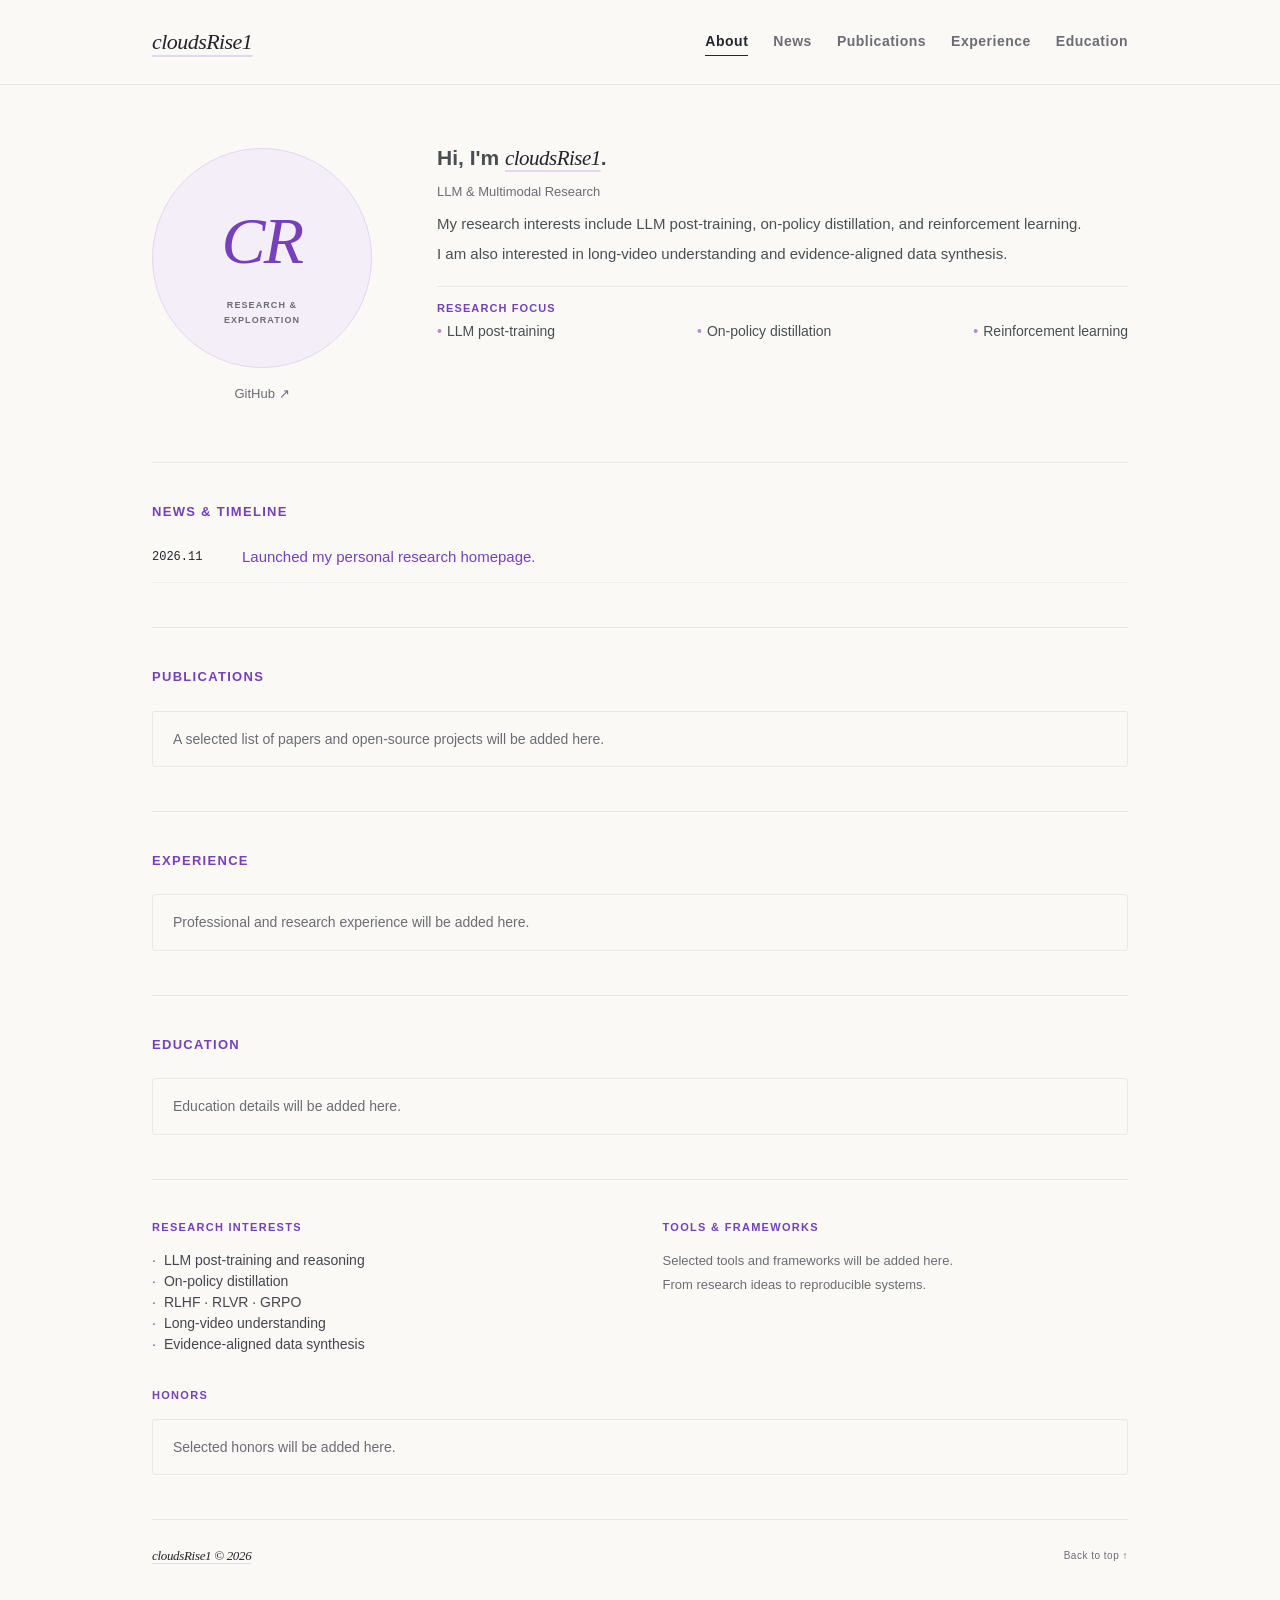
==== index.html @ c8751002 "Publish personal research homepage" ====
<!doctype html>
<html lang="en">
<head>
  <meta charset="utf-8">
  <meta name="viewport" content="width=device-width, initial-scale=1">
  <meta name="description" content="Research interests in LLM post-training, on-policy distillation, reinforcement learning, long-video understanding, and evidence-aligned data synthesis.">
  <meta name="theme-color" content="#fbfaf7">
  <meta property="og:type" content="website">
  <meta property="og:title" content="cloudsRise1 — Research">
  <meta property="og:description" content="Research interests in LLM post-training, on-policy distillation, reinforcement learning, long-video understanding, and evidence-aligned data synthesis.">
  <meta name="twitter:card" content="summary">
  <link rel="canonical" href="https://cloudsrise1.github.io/">
  <meta property="og:url" content="https://cloudsrise1.github.io/">
  <script type="application/ld+json">{"@context": "https://schema.org", "@type": "Person", "name": "cloudsRise1", "url": "https://cloudsrise1.github.io/", "description": "Research interests in LLM post-training, on-policy distillation, reinforcement learning, long-video understanding, and evidence-aligned data synthesis.", "sameAs": ["https://github.com/cloudsRise1"]}</script>
  <title>cloudsRise1 — Research</title>
  <link rel="stylesheet" href="./assets/style.css">
  <script src="./assets/app.js" defer></script>
</head>
<body>
  <a class="skip-link" href="#about">Skip to content</a>
  <header class="site-header">
    <div class="header-inner">
      <a class="site-name" href="#about"><span class="personal-name">cloudsRise1</span></a>
      <nav class="navigation" aria-label="Main navigation">
        <a href="#about" aria-current="location">About</a>
        <a href="#news">News</a>
        <a href="#publications">Publications</a>
        <a href="#internships">Experience</a>
        <a href="#education">Education</a>
      </nav>
    </div>
  </header>
  <div class="page-shell">
    <main id="about-me">
      <section class="about-section" id="about" aria-labelledby="about-title">
        <div class="profile">
          <div class="portrait profile-monogram" aria-label="cloudsRise1"><span>CR</span><small>RESEARCH &amp; EXPLORATION</small></div>
          <div class="profile-contact"><p class="contact-links"><a href="https://github.com/cloudsRise1">GitHub ↗</a></p></div>
        </div>
        <div class="bio">
          <h1 id="about-title">Hi, I'm <em class="personal-name">cloudsRise1</em>.</h1>
          <p class="profile-role">LLM &amp; Multimodal Research</p>
          <div class="about-copy"><p>My research interests include LLM post-training, on-policy distillation, and reinforcement learning.</p><p>I am also interested in long-video understanding and evidence-aligned data synthesis.</p></div>
          <div class="research-focus"><h2>Research focus</h2><ul><li>LLM post-training</li><li>On-policy distillation</li><li>Reinforcement learning</li></ul></div>
        </div>
      </section>
      <section class="news-section" id="news" aria-labelledby="news-title">
        <div class="section-heading"><h2 id="news-title">News &amp; timeline</h2></div>
        <ul class="news-list"><li><time datetime="2026-11">2026.11</time><span><a href="https://github.com/cloudsRise1/cloudsRise1.github.io">Launched my personal research homepage.</a></span></li></ul>
      </section>
      <section class="content-section" id="publications" aria-labelledby="publications-title">
        <div class="section-heading"><h2 id="publications-title">Publications</h2></div>
        <p class="empty-state">A selected list of papers and open-source projects will be added here.</p>
      </section>
      <section class="content-section" id="internships" aria-labelledby="internships-title">
        <div class="section-heading"><h2 id="internships-title">Experience</h2></div>
        <p class="empty-state">Professional and research experience will be added here.</p>
      </section>
      <section class="content-section" id="education" aria-labelledby="education-title">
        <div class="section-heading"><h2 id="education-title">Education</h2></div>
        <p class="empty-state">Education details will be added here.</p>
      </section>
      <section class="content-section additional" id="additional" aria-label="Research interests, tools, and honors">
        <div id="interests"><h2>Research interests</h2><ul><li>LLM post-training and reasoning</li><li>On-policy distillation</li><li>RLHF · RLVR · GRPO</li><li>Long-video understanding</li><li>Evidence-aligned data synthesis</li></ul></div>
        <div id="skills"><h2>Tools &amp; frameworks</h2><p><span class="subtle">Selected tools and frameworks will be added here.</span></p>
          <p class="subtle">From research ideas to reproducible systems.</p></div>
        <div class="honors" id="honors"><h2>Honors</h2><p class="empty-state">Selected honors will be added here.</p></div>
      </section>
      <footer><span class="personal-name">cloudsRise1 <span class="subtle">© <span data-current-year>2026</span></span></span>
        <a href="#about">Back to top ↑</a></footer>
    </main>
  </div>
  <dialog class="figure-dialog" aria-labelledby="figure-title">
    <div class="figure-toolbar"><h2 id="figure-title">Research figure</h2>
      <button class="close-figure" type="button" aria-label="Close figure">×</button></div>
    <img class="figure-image" alt="">
    <p class="figure-caption"></p>
  </dialog>
</body>
</html>
---- assets/style.css ----
:root {
  color-scheme: light;
  --paper: #faf9f6;
  --ink: #242630;
  --body: #45454f;
  --muted: #6c6c75;
  --purple: #7540b9;
  --line: #eae7e5;
  --bio-ink: #494e52;
  --name-ink: #24232b;
  --name-underline: #e3d7ef;
  --selection: #e8dcf6;
  --contact-divider: #c4bed0;
  --focus-bullet: #b38cd7;
  --row-line: #efedea;
  --teaser-border: #e5e1e6;
  --teaser-hover: #b29bcb;
  --white: #fff;
  --panel: #f3eef8;
  --backdrop: rgba(25, 20, 32, .68);
  --sans: "Trebuchet MS", Helvetica, Arial, sans-serif;
  --serif: Georgia, "Times New Roman", serif;
  --mono: "SFMono-Regular", Consolas, "Liberation Mono", Menlo, monospace;
  --space-1: 3px;
  --space-2: 4px;
  --space-3: 5px;
  --space-4: 6px;
  --space-5: 7px;
  --space-6: 8px;
  --space-7: 10px;
  --space-8: 12px;
  --space-9: 13px;
  --space-10: 14px;
  --space-11: 15px;
  --space-12: 16px;
  --space-13: 18px;
  --space-14: 19px;
  --space-15: 20px;
  --space-16: 21px;
  --space-17: 22px;
  --space-18: 24px;
  --space-19: 25px;
  --space-20: 26px;
  --space-21: 27px;
  --space-22: 28px;
  --space-23: 30px;
  --space-24: 32px;
  --space-25: 34px;
  --space-26: 40px;
  --space-27: 45px;
  --page-width: 1080px;
  --page-inset: 52px;
  --header-height: 84px;
  --scroll-offset: 110px;
  --profile-size: 220px;
  --profile-type-size: 66px;
  --profile-gap: 65px;
  --about-start: 60px;
  --about-end: 58px;
  --section-start: 39px;
  --section-end: 44px;
  --news-date-width: 74px;
  --news-gap: 16px;
  --pub-list-gap: 33px;
  --pub-width: 150px;
  --pub-height: 103px;
  --pub-gap: 22px;
  --pub-padding: 5px;
  --logo-size: 34px;
  --experience-gap: 20px;
  --education-date-width: 188px;
  --education-gap: 24px;
  --radius: 3px;
  --focus-width: 2px;
}

* { box-sizing: border-box; }
html {
  scroll-behavior: smooth;
  scroll-padding-top: var(--scroll-offset);
}
body {
  margin: 0;
  color: var(--body);
  background: var(--paper);
  font: 15px/1.5 var(--sans);
  letter-spacing: normal;
  -webkit-font-smoothing: antialiased;
}
a {
  color: var(--purple);
  text-decoration: none;
  text-underline-offset: var(--space-2);
}
a:hover { text-decoration: underline; }
:focus-visible {
  outline: var(--focus-width) solid var(--purple);
  outline-offset: var(--space-3);
}
::selection { background: var(--selection); color: var(--ink); }
img { max-width: 100%; }
h1, h2, h3, p { margin: 0; }
button, input, select, textarea { font: inherit; }
button { color: inherit; }
[hidden] { display: none !important; }

.skip-link {
  position: fixed;
  top: -100px;
  left: var(--space-13);
  z-index: 20;
  padding: var(--space-6) var(--space-11);
  background: var(--paper);
}
.skip-link:focus { top: var(--space-6); }
.site-header {
  position: sticky;
  top: 0;
  z-index: 10;
  background: var(--paper);
  border-bottom: 1px solid var(--line);
}
.header-inner, .page-shell {
  width: 100%;
  max-width: var(--page-width);
  padding-left: var(--page-inset);
  padding-right: var(--page-inset);
  margin: 0 auto;
}
.header-inner {
  min-height: var(--header-height);
  display: flex;
  justify-content: space-between;
  align-items: center;
  gap: var(--space-23);
}
.site-name {
  display: flex;
  flex-direction: column;
  flex-shrink: 0;
  color: var(--ink);
  font-size: 18px;
  font-weight: 700;
  line-height: 28px;
  text-transform: uppercase;
  letter-spacing: 1.8px;
}
.site-name:hover { text-decoration: none; }
.navigation {
  display: flex;
  gap: var(--space-19);
  font-size: 14px;
  line-height: 1.5;
  font-weight: 600;
  letter-spacing: .5px;
}
.navigation a {
  color: var(--muted);
  padding: var(--space-1) 0;
  border-bottom: 1px solid transparent;
}
.navigation a:hover,
.navigation a[aria-current]:not([aria-current="false"]) {
  color: var(--ink);
  border-bottom-color: var(--ink);
  text-decoration: none;
}
.about-section {
  display: grid;
  grid-template-columns: var(--profile-size) minmax(0, 1fr);
  align-items: start;
  gap: var(--profile-gap);
  padding: var(--about-start) 0 var(--about-end);
}
.profile { padding-top: var(--space-1); }
.portrait, .profile-monogram {
  width: var(--profile-size);
  height: var(--profile-size);
  flex-shrink: 0;
  object-fit: contain;
  display: block;
}
.profile-monogram {
  display: grid;
  grid-template-rows: 1fr auto;
  place-items: center;
  padding: var(--space-12);
  overflow: hidden;
  border: 1px solid var(--name-underline);
  border-radius: 50%;
  background: var(--panel);
  color: var(--purple);
  font: italic 500 var(--profile-type-size)/1 var(--serif);
  letter-spacing: -.025em;
  text-align: center;
  user-select: none;
}
.profile-monogram span { align-self: end; padding-bottom: var(--space-18); }
.profile-monogram small {
  max-width: 17ch;
  margin-bottom: var(--space-18);
  color: var(--muted);
  font: 600 9px/1.6 var(--sans);
  letter-spacing: .12em;
}
.profile-contact {
  margin-top: var(--space-12);
  text-align: center;
  min-width: 0;
}
.contact-email { font-size: 14px; overflow-wrap: anywhere; }
.contact-links {
  display: flex;
  flex-wrap: wrap;
  gap: var(--space-2) var(--space-6);
  justify-content: center;
  align-items: center;
  margin-top: var(--space-4);
  font-size: 13px;
}
.contact-links a { color: var(--muted); }
.contact-links a:hover { color: var(--purple); }
.contact-links span { color: var(--contact-divider); }
.profile-role {
  margin-top: var(--space-6);
  color: var(--muted);
  font-size: 13px;
  line-height: 1.5;
}
.profile-role + .about-copy { margin-top: var(--space-8); }
.bio { color: var(--bio-ink); -webkit-font-smoothing: auto; }
.bio h1 { font: 700 21px/1.2 var(--sans); margin-bottom: .5em; }
.personal-name {
  color: var(--name-ink);
  font-family: var(--serif);
  font-style: italic;
  font-weight: 500;
  letter-spacing: -.025em;
  text-transform: none;
  text-decoration: underline;
  text-decoration-color: var(--name-underline);
  text-decoration-thickness: .1em;
  text-underline-offset: .25em;
}
.site-name .personal-name { font-size: 22px; }
.about-copy p + p { margin-top: .5em; }
.research-focus {
  border-top: 1px solid var(--line);
  padding-top: var(--space-9);
  margin-top: var(--space-15);
}
.research-focus h2 {
  font-size: 11px;
  line-height: 1.5;
  text-transform: uppercase;
  letter-spacing: 1.1px;
  color: var(--purple);
  font-weight: 800;
}
.research-focus ul {
  display: flex;
  flex-wrap: wrap;
  justify-content: space-between;
  gap: var(--space-2) var(--space-11);
  padding: 0;
  margin: var(--space-3) 0 0;
  list-style: none;
  font-size: 14px;
  line-height: 1.5;
}
.research-focus li::before {
  content: "\2022";
  color: var(--focus-bullet);
  margin-right: var(--space-3);
}
.news-section, .content-section {
  padding: var(--section-start) 0 var(--section-end);
  border-top: 1px solid var(--line);
}
.section-heading { margin-bottom: var(--space-18); }
.section-heading h2, .additional h2 {
  color: var(--purple);
  font-size: 13px;
  line-height: 1.5;
  font-weight: 800;
  text-transform: uppercase;
  letter-spacing: 1.3px;
}
.section-intro {
  max-width: 78ch;
  color: var(--muted);
  font-size: 14px;
  line-height: 1.6;
  margin-top: var(--space-6);
}
.content-section > .section-intro,
.news-section > .section-intro {
  margin-top: calc(-1 * var(--space-8));
  margin-bottom: var(--space-18);
}
.empty-state {
  padding: var(--space-12) var(--space-15);
  border: 1px solid var(--line);
  border-radius: var(--radius);
  color: var(--muted);
  background: transparent;
  font-size: 14px;
  line-height: 1.6;
}
.empty-state p + p { margin-top: var(--space-6); }
.empty-state .link-button { margin-top: var(--space-8); }
.link-button {
  display: inline-flex;
  align-items: center;
  justify-content: center;
  gap: var(--space-4);
  min-height: 32px;
  padding: var(--space-3) var(--space-8);
  border: 1px solid var(--name-underline);
  border-radius: var(--radius);
  color: var(--purple);
  background: transparent;
  font-size: 13px;
  font-weight: 600;
  line-height: 1.5;
  text-decoration: none;
  cursor: pointer;
}
.link-button:hover {
  border-color: var(--teaser-hover);
  background: var(--panel);
  text-decoration: none;
}
.link-button:disabled,
.link-button[aria-disabled="true"] { opacity: .55; cursor: not-allowed; }
.news-list { list-style: none; margin: 0; padding: 0; }
.news-list li {
  display: grid;
  grid-template-columns: var(--news-date-width) minmax(0, 1fr);
  gap: var(--news-gap);
  padding: var(--space-7) 0 var(--space-9);
  border-bottom: 1px solid var(--row-line);
  font-size: 15px;
  line-height: 1.6;
}
.news-list li:first-child { padding-top: 0; }
.news-list time { color: var(--ink); font: 500 12px/2 var(--mono); }
.news-list strong { font-weight: 500; color: var(--ink); }
.earlier-news summary {
  display: inline-block;
  margin-top: var(--space-14);
  cursor: pointer;
  color: var(--purple);
  font-size: 10px;
  font-weight: 700;
  letter-spacing: .8px;
  text-transform: uppercase;
  list-style: none;
}
.earlier-news summary::-webkit-details-marker { display: none; }
.earlier-news summary::after {
  content: "\2304";
  display: inline-block;
  margin-left: var(--space-5);
}
.earlier-news[open] summary::after { transform: rotate(180deg); }
.earlier-news .news-list { margin-top: var(--space-14); }
.pub-list { display: grid; gap: var(--pub-list-gap); }
.pub-item {
  display: grid;
  grid-template-columns: var(--pub-width) minmax(0, 1fr);
  gap: var(--pub-gap);
  align-items: start;
}
.pub-teaser, .pub-placeholder {
  border: 1px solid var(--teaser-border);
  background: var(--white);
  border-radius: var(--radius);
  padding: var(--pub-padding);
  width: var(--pub-width);
  height: var(--pub-height);
  display: flex;
  align-items: center;
  justify-content: center;
  margin-top: var(--space-1);
}
.pub-teaser { cursor: zoom-in; }
.pub-teaser:hover { border-color: var(--teaser-hover); }
.pub-teaser img { width: 100%; height: 100%; object-fit: contain; }
.pub-placeholder {
  flex-direction: column;
  gap: var(--space-6);
  color: var(--purple);
  background: var(--panel);
  font: 500 10px/1.5 var(--mono);
  text-align: center;
  overflow-wrap: anywhere;
}
.pub-teaser .pub-placeholder {
  width: 100%;
  height: 100%;
  margin: 0;
  border: 0;
}
.pub-placeholder strong { font-weight: 600; }
.pub-placeholder small { font-size: .85em; color: var(--muted); }
.pub-title { color: var(--ink); font-size: 15.3px; font-weight: 800; line-height: 1.35; }
.pub-title a { color: inherit; }
.pub-title a:hover { color: var(--purple); }
.pub-authors { font-size: 14px; line-height: 1.55; margin-top: var(--space-4); }
.pub-role { font-size: 12px; font-weight: 600; color: var(--purple); white-space: nowrap; }
.pub-role::before { content: " \00b7 "; }
.pub-affiliation { color: var(--muted); font-size: 13px; line-height: 1.5; margin-top: var(--space-1); }
.pub-meta {
  display: flex;
  flex-wrap: wrap;
  gap: var(--space-4) var(--space-8);
  align-items: baseline;
  margin-top: var(--space-4);
  font-size: 13px;
}
.pub-badge { font: 600 14px/1.5 var(--sans); color: var(--ink); }
.pub-dot { color: var(--muted); font-size: 12px; }
.pub-meta a { font-weight: 600; }
.internship-list { display: grid; gap: var(--space-22); }
.internship-card {
  display: grid;
  grid-template-columns: var(--logo-size) minmax(0, 1fr);
  gap: var(--experience-gap);
}
.internship-logo {
  width: var(--logo-size);
  height: var(--logo-size);
  object-fit: contain;
  margin-top: var(--space-2);
  color: var(--ink);
}
.company-monogram {
  display: grid;
  place-items: center;
  border: 1px solid var(--line);
  border-radius: var(--radius);
  font: 600 12px/1 var(--sans);
}
.internship-head {
  display: flex;
  align-items: baseline;
  justify-content: space-between;
  gap: var(--space-13);
}
.internship-company { font-size: 17px; line-height: 1.4; font-weight: 600; color: var(--ink); }
.internship-company a { color: inherit; }
.internship-company a:hover { color: var(--purple); }
.internship-role { font-size: 14px; font-weight: 600; line-height: 1.5; color: var(--purple); margin-top: var(--space-1); }
.internship-time { font: 11px/1.7 var(--mono); color: var(--muted); white-space: nowrap; }
.internship-body p { max-width: 78ch; font-size: 14.25px; line-height: 1.5; margin-top: var(--space-6); }
.internship-body strong { font-weight: 600; }
code { font-family: var(--mono); font-size: .94em; }
.education-row {
  display: grid;
  grid-template-columns: var(--education-date-width) minmax(0, 1fr);
  gap: var(--education-gap);
}
.education-row + .education-row {
  border-top: 1px solid var(--row-line);
  margin-top: var(--space-19);
  padding-top: var(--space-19);
}
.education-date { font: 11px/1.9 var(--mono); color: var(--ink); padding-top: 2px; }
.education-date span { color: var(--muted); font-size: 10px; }
.education-row h3 { color: var(--ink); font-size: 17px; font-weight: 600; line-height: 1.4; }
.education-row p { color: var(--purple); font-size: 14px; font-weight: 600; line-height: 1.5; margin-top: var(--space-1); }
.education-row .subtle { color: var(--muted); font-size: 13px; font-weight: 400; margin-top: var(--space-5); }
.education-row .subtle a { color: inherit; }
.education-row .subtle a:hover { color: var(--purple); }
.additional {
  display: grid;
  grid-template-columns: 1fr 1fr;
  gap: var(--space-24) var(--space-27);
}
.additional h2 { font-size: 11px; margin-bottom: var(--space-11); }
.additional p, .additional li { font-size: 14px; }
.additional ul { list-style: none; margin: 0; padding: 0; }
.additional li::before { content: "\00b7"; color: var(--purple); margin-right: var(--space-6); }
.additional .subtle { color: var(--muted); font-size: 13px; margin-top: var(--space-2); }
.honors { grid-column: 1 / -1; }
.honors li + li { margin-top: var(--space-2); }
.honors span { font-size: 13px; color: var(--muted); }
footer {
  display: flex;
  justify-content: space-between;
  align-items: center;
  gap: var(--space-15);
  border-top: 1px solid var(--line);
  padding: var(--space-20) 0 var(--space-25);
  color: var(--muted);
  font-size: 10px;
  letter-spacing: .5px;
}
footer .personal-name { font-size: 13px; }
footer a { color: var(--muted); }
.figure-dialog {
  width: min(1120px, calc(100vw - var(--space-26)));
  max-height: calc(100vh - var(--space-26));
  max-height: calc(100dvh - var(--space-26));
  border: 1px solid var(--line);
  border-radius: var(--space-2);
  padding: var(--space-15);
  background: var(--paper);
  color: var(--ink);
}
.figure-dialog::backdrop { background: var(--backdrop); }
.figure-toolbar {
  display: flex;
  align-items: center;
  justify-content: space-between;
  gap: var(--space-15);
  margin-bottom: var(--space-10);
}
.figure-toolbar h2 { color: var(--purple); font-size: 11px; letter-spacing: .7px; text-transform: uppercase; }
.close-figure {
  border: 0;
  background: transparent;
  font-size: 28px;
  line-height: 1;
  width: 36px;
  height: 36px;
  cursor: pointer;
  color: var(--muted);
}
.figure-image {
  display: block;
  width: 100%;
  height: auto;
  max-height: calc(100vh - 180px);
  max-height: calc(100dvh - 180px);
  object-fit: contain;
}
.figure-caption { font-size: 12px; margin-top: var(--space-9); color: var(--body); }
.bio, .pub-body, .internship-body, .education-row > div { min-width: 0; overflow-wrap: anywhere; }

@media (max-width: 900px) {
  :root {
    --page-inset: 34px;
    --profile-size: 180px;
    --profile-type-size: 54px;
    --profile-gap: 38px;
  }
  .navigation { gap: var(--space-13); font-size: 13px; letter-spacing: .4px; }
}

@media (max-width: 700px) {
  :root {
    --page-inset: 23px;
    --scroll-offset: 130px;
    --profile-size: 105px;
    --profile-type-size: 32px;
    --about-start: 32px;
    --about-end: 35px;
    --section-start: 31px;
    --section-end: 35px;
    --news-date-width: 57px;
    --news-gap: 12px;
    --pub-list-gap: 30px;
    --pub-width: 87px;
    --pub-height: 70px;
    --pub-gap: 14px;
    --pub-padding: 3px;
    --logo-size: 28px;
    --experience-gap: 14px;
  }
  .header-inner {
    align-items: flex-start;
    flex-direction: column;
    gap: var(--space-10);
    padding-top: var(--space-13);
    padding-bottom: var(--space-8);
  }
  .site-name { font-size: 16px; line-height: 24px; letter-spacing: 1.6px; }
  .navigation {
    width: 100%;
    justify-content: space-between;
    flex-wrap: wrap;
    gap: var(--space-4);
    font-size: 13px;
    letter-spacing: normal;
  }
  .about-section { display: block; }
  .profile-monogram { grid-template-rows: 1fr; }
  .profile-monogram span { align-self: center; padding-bottom: 0; }
  .profile-monogram small { display: none; }
  .profile {
    display: flex;
    align-items: center;
    gap: var(--space-20);
    padding: 0;
    margin-bottom: var(--space-19);
  }
  .profile-contact { margin: 0; text-align: left; }
  .contact-links { justify-content: flex-start; }
  .research-focus ul { font-size: 13px; gap: var(--space-3) var(--space-8); justify-content: flex-start; }
  .section-heading { margin-bottom: var(--space-16); }
  .section-heading h2 { font-size: 12px; letter-spacing: 1.2px; }
  .news-list li { font-size: 14px; }
  .news-list time { font-size: 11px; line-height: 1.625; }
  .pub-placeholder { gap: var(--space-2); font-size: 8px; line-height: 1.4; }
  .pub-authors { font-size: 13.5px; margin-top: var(--space-5); }
  .pub-role, .pub-affiliation { font-size: 12px; }
  .pub-meta { gap: var(--space-2) var(--space-7); }
  .pub-badge { font-size: 13px; }
  .internship-head { display: block; }
  .internship-company { font-size: 16px; }
  .internship-role { font-size: 14px; }
  .internship-time { margin-top: var(--space-2); font-size: 10px; white-space: normal; }
  .education-row { grid-template-columns: minmax(0, 1fr); gap: var(--space-4); }
  .education-date br { display: none; }
  .education-date span { margin-left: var(--space-6); }
  .education-row h3 { font-size: 16px; }
  .additional { grid-template-columns: minmax(0, 1fr); gap: var(--space-21); }
  .honors { grid-column: auto; }
  .figure-dialog { width: calc(100vw - var(--space-15)); padding: var(--space-8); }
}

@media (max-width: 360px) {
  :root { --page-inset: 18px; }
  .profile { gap: var(--space-12); }
  .navigation { column-gap: var(--space-8); justify-content: flex-start; }
  .contact-email { font-size: 12px; }
  .contact-links { font-size: 12px; }
  footer { flex-wrap: wrap; gap: var(--space-6); }
}

@media (prefers-reduced-motion: reduce) {
  html { scroll-behavior: auto; }
  *, *::before, *::after {
    animation: none !important;
    transition: none !important;
    scroll-behavior: auto !important;
  }
}
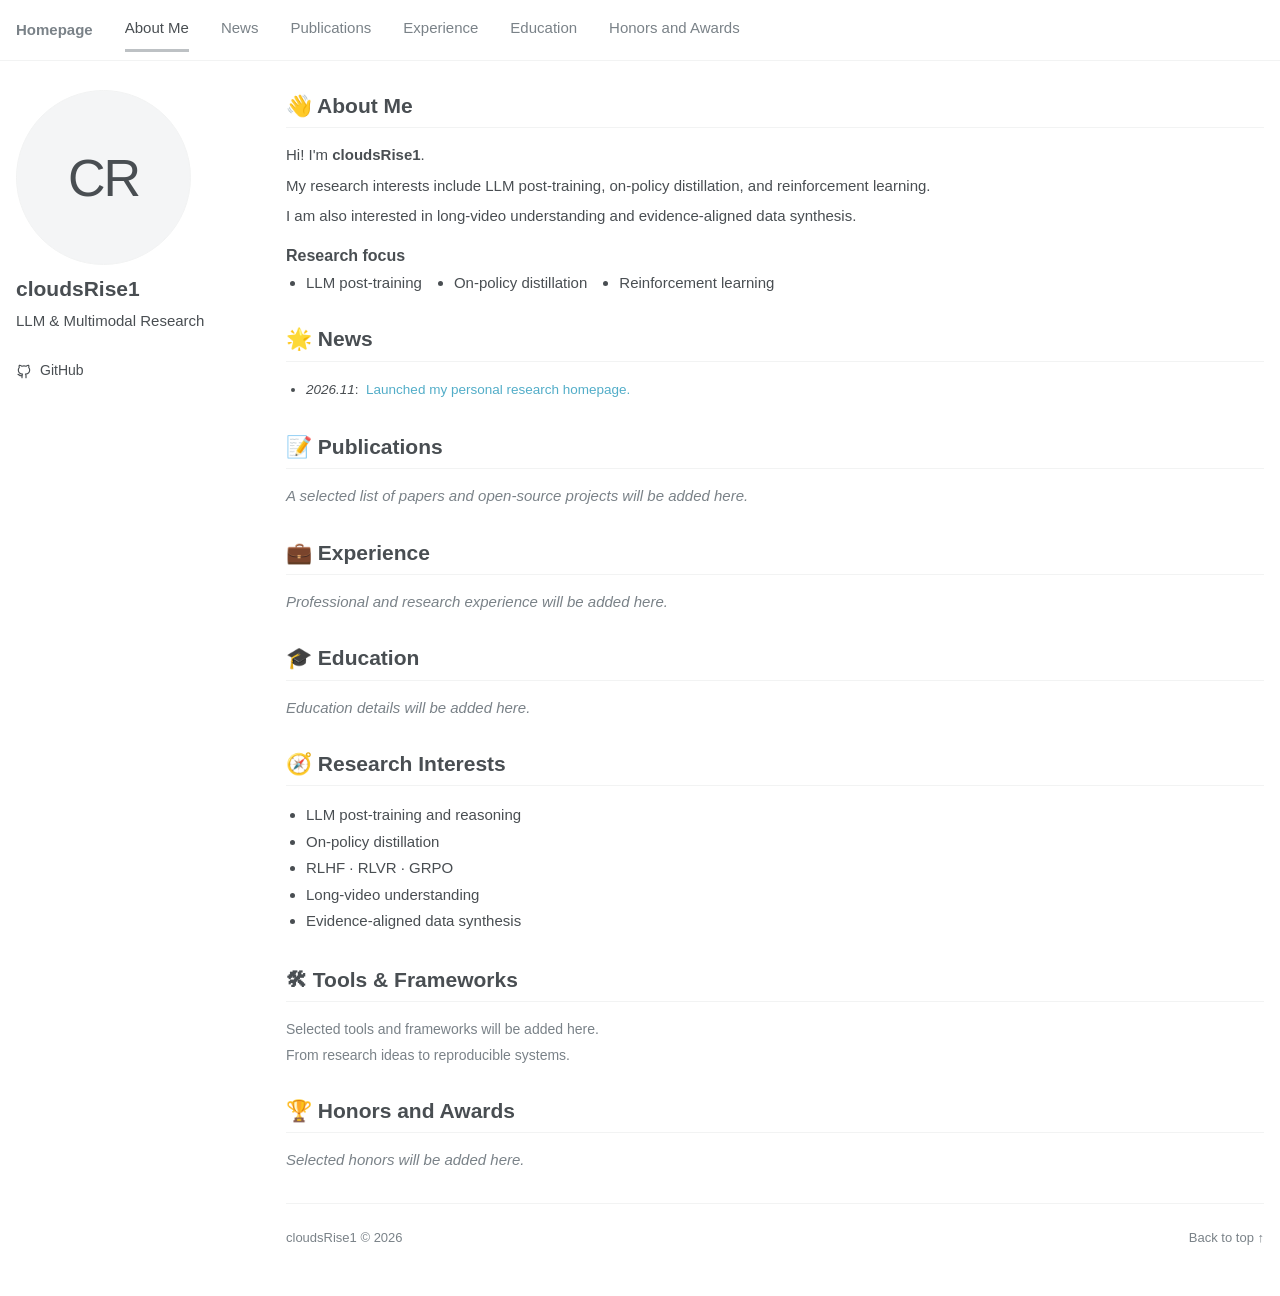
==== commit cda63c0c: "Adopt a sidebar layout for the research homepage" ====
--- a/index.html
+++ b/index.html
@@ -4,7 +4,7 @@
   <meta charset="utf-8">
   <meta name="viewport" content="width=device-width, initial-scale=1">
   <meta name="description" content="Research interests in LLM post-training, on-policy distillation, reinforcement learning, long-video understanding, and evidence-aligned data synthesis.">
-  <meta name="theme-color" content="#fbfaf7">
+  <meta name="theme-color" content="#ffffff">
   <meta property="og:type" content="website">
   <meta property="og:title" content="cloudsRise1 — Research">
   <meta property="og:description" content="Research interests in LLM post-training, on-policy distillation, reinforcement learning, long-video understanding, and evidence-aligned data synthesis.">
@@ -20,51 +20,58 @@
   <a class="skip-link" href="#about">Skip to content</a>
   <header class="site-header">
     <div class="header-inner">
-      <a class="site-name" href="#about"><span class="personal-name">cloudsRise1</span></a>
+      <a class="site-name" href="#about">Homepage</a>
       <nav class="navigation" aria-label="Main navigation">
-        <a href="#about" aria-current="location">About</a>
+        <a href="#about" aria-current="location">About Me</a>
         <a href="#news">News</a>
         <a href="#publications">Publications</a>
         <a href="#internships">Experience</a>
         <a href="#education">Education</a>
+        <a href="#honors">Honors and Awards</a>
       </nav>
     </div>
   </header>
   <div class="page-shell">
-    <main id="about-me">
+    <aside class="profile-sidebar" aria-label="Personal profile">
+      <div class="profile">
+        <div class="portrait profile-monogram" aria-label="cloudsRise1"><span>CR</span></div>
+        <div class="profile-content">
+          <h2 class="profile-name">cloudsRise1</h2>
+          <p class="profile-role">LLM &amp; Multimodal Research</p>
+          <ul class="contact-links"><li><a href="https://github.com/cloudsRise1"><svg class="inline-icon" width="16" height="16" aria-hidden="true"><use href="./assets/icons.svg#github"></use></svg>GitHub</a></li></ul>
+        </div>
+      </div>
+    </aside>
+    <main id="about-me" class="page-content">
       <section class="about-section" id="about" aria-labelledby="about-title">
-        <div class="profile">
-          <div class="portrait profile-monogram" aria-label="cloudsRise1"><span>CR</span><small>RESEARCH &amp; EXPLORATION</small></div>
-          <div class="profile-contact"><p class="contact-links"><a href="https://github.com/cloudsRise1">GitHub ↗</a></p></div>
-        </div>
         <div class="bio">
-          <h1 id="about-title">Hi, I'm <em class="personal-name">cloudsRise1</em>.</h1>
-          <p class="profile-role">LLM &amp; Multimodal Research</p>
+          <h1 id="about-title">👋 About Me</h1>
+          <p class="intro-name">Hi! I'm <strong>cloudsRise1</strong>.</p>
           <div class="about-copy"><p>My research interests include LLM post-training, on-policy distillation, and reinforcement learning.</p><p>I am also interested in long-video understanding and evidence-aligned data synthesis.</p></div>
           <div class="research-focus"><h2>Research focus</h2><ul><li>LLM post-training</li><li>On-policy distillation</li><li>Reinforcement learning</li></ul></div>
         </div>
       </section>
       <section class="news-section" id="news" aria-labelledby="news-title">
-        <div class="section-heading"><h2 id="news-title">News &amp; timeline</h2></div>
-        <ul class="news-list"><li><time datetime="2026-11">2026.11</time><span><a href="https://github.com/cloudsRise1/cloudsRise1.github.io">Launched my personal research homepage.</a></span></li></ul>
+        <div class="section-heading"><h2 id="news-title">🌟 News</h2></div>
+        <ul class="news-list" aria-label="Recent news"><li><time datetime="2026-11">2026.11</time>: &nbsp;<a href="https://github.com/cloudsRise1/cloudsRise1.github.io">Launched my personal research homepage.</a></li></ul>
       </section>
       <section class="content-section" id="publications" aria-labelledby="publications-title">
-        <div class="section-heading"><h2 id="publications-title">Publications</h2></div>
+        <div class="section-heading"><h2 id="publications-title">📝 Publications</h2></div>
         <p class="empty-state">A selected list of papers and open-source projects will be added here.</p>
       </section>
       <section class="content-section" id="internships" aria-labelledby="internships-title">
-        <div class="section-heading"><h2 id="internships-title">Experience</h2></div>
+        <div class="section-heading"><h2 id="internships-title">💼 Experience</h2></div>
         <p class="empty-state">Professional and research experience will be added here.</p>
       </section>
       <section class="content-section" id="education" aria-labelledby="education-title">
-        <div class="section-heading"><h2 id="education-title">Education</h2></div>
+        <div class="section-heading"><h2 id="education-title">🎓 Education</h2></div>
         <p class="empty-state">Education details will be added here.</p>
       </section>
       <section class="content-section additional" id="additional" aria-label="Research interests, tools, and honors">
-        <div id="interests"><h2>Research interests</h2><ul><li>LLM post-training and reasoning</li><li>On-policy distillation</li><li>RLHF · RLVR · GRPO</li><li>Long-video understanding</li><li>Evidence-aligned data synthesis</li></ul></div>
-        <div id="skills"><h2>Tools &amp; frameworks</h2><p><span class="subtle">Selected tools and frameworks will be added here.</span></p>
+        <div id="interests"><h2>🧭 Research Interests</h2><ul><li>LLM post-training and reasoning</li><li>On-policy distillation</li><li>RLHF · RLVR · GRPO</li><li>Long-video understanding</li><li>Evidence-aligned data synthesis</li></ul></div>
+        <div id="skills"><h2>🛠 Tools &amp; Frameworks</h2><p><span class="subtle">Selected tools and frameworks will be added here.</span></p>
           <p class="subtle">From research ideas to reproducible systems.</p></div>
-        <div class="honors" id="honors"><h2>Honors</h2><p class="empty-state">Selected honors will be added here.</p></div>
+        <div class="honors" id="honors"><h2 id="honors-title">🏆 Honors and Awards</h2><p class="empty-state">Selected honors will be added here.</p></div>
       </section>
       <footer><span class="personal-name">cloudsRise1 <span class="subtle">© <span data-current-year>2026</span></span></span>
         <a href="#about">Back to top ↑</a></footer>
--- a/assets/style.css
+++ b/assets/style.css
@@ -1,77 +1,32 @@
 :root {
   color-scheme: light;
-  --paper: #faf9f6;
-  --ink: #242630;
-  --body: #45454f;
-  --muted: #6c6c75;
-  --purple: #7540b9;
-  --line: #eae7e5;
-  --bio-ink: #494e52;
-  --name-ink: #24232b;
-  --name-underline: #e3d7ef;
-  --selection: #e8dcf6;
-  --contact-divider: #c4bed0;
-  --focus-bullet: #b38cd7;
-  --row-line: #efedea;
-  --teaser-border: #e5e1e6;
-  --teaser-hover: #b29bcb;
-  --white: #fff;
-  --panel: #f3eef8;
-  --backdrop: rgba(25, 20, 32, .68);
+  --paper: #ffffff;
+  --ink: #494e52;
+  --muted: #7a8288;
+  --link: #52adc8;
+  --link-hover: #2f7f96;
+  --line: #f2f3f3;
+  --avatar-fill: #f4f5f6;
+  --selection: #dceef3;
+  --backdrop: rgb(0 0 0 / 65%);
   --sans: "Trebuchet MS", Helvetica, Arial, sans-serif;
   --serif: Georgia, "Times New Roman", serif;
-  --mono: "SFMono-Regular", Consolas, "Liberation Mono", Menlo, monospace;
-  --space-1: 3px;
-  --space-2: 4px;
-  --space-3: 5px;
-  --space-4: 6px;
-  --space-5: 7px;
-  --space-6: 8px;
-  --space-7: 10px;
-  --space-8: 12px;
-  --space-9: 13px;
-  --space-10: 14px;
-  --space-11: 15px;
-  --space-12: 16px;
-  --space-13: 18px;
-  --space-14: 19px;
-  --space-15: 20px;
-  --space-16: 21px;
-  --space-17: 22px;
-  --space-18: 24px;
-  --space-19: 25px;
-  --space-20: 26px;
-  --space-21: 27px;
-  --space-22: 28px;
-  --space-23: 30px;
-  --space-24: 32px;
-  --space-25: 34px;
-  --space-26: 40px;
-  --space-27: 45px;
-  --page-width: 1080px;
-  --page-inset: 52px;
-  --header-height: 84px;
-  --scroll-offset: 110px;
-  --profile-size: 220px;
-  --profile-type-size: 66px;
-  --profile-gap: 65px;
-  --about-start: 60px;
-  --about-end: 58px;
-  --section-start: 39px;
-  --section-end: 44px;
-  --news-date-width: 74px;
-  --news-gap: 16px;
-  --pub-list-gap: 33px;
-  --pub-width: 150px;
-  --pub-height: 103px;
-  --pub-gap: 22px;
-  --pub-padding: 5px;
-  --logo-size: 34px;
-  --experience-gap: 20px;
-  --education-date-width: 188px;
-  --education-gap: 24px;
-  --radius: 3px;
+  --space-xs: 4px;
+  --space-sm: 8px;
+  --space-md: 16px;
+  --space-lg: 24px;
+  --space-xl: 32px;
+  --space-2xl: 48px;
+  --layout-width: 1280px;
+  --sidebar-width: 195px;
+  --column-gap: 22px;
+  --content-inset: 53px;
+  --avatar-size: 175px;
+  --header-height: 54px;
+  --scroll-offset: 90px;
+  --radius: 4px;
   --focus-width: 2px;
+  --motion: 160ms;
 }
 
 * { box-sizing: border-box; }
@@ -81,560 +36,298 @@
 }
 body {
   margin: 0;
-  color: var(--body);
-  background: var(--paper);
+  background: var(--paper);
+  color: var(--ink);
   font: 15px/1.5 var(--sans);
-  letter-spacing: normal;
   -webkit-font-smoothing: antialiased;
 }
-a {
-  color: var(--purple);
-  text-decoration: none;
-  text-underline-offset: var(--space-2);
-}
-a:hover { text-decoration: underline; }
+h1, h2, h3, p { margin: 0; }
+button { color: inherit; font: inherit; }
+img { max-width: 100%; }
+a { color: var(--link); text-decoration: none; }
+a:hover { color: var(--link-hover); text-decoration: underline; }
 :focus-visible {
-  outline: var(--focus-width) solid var(--purple);
-  outline-offset: var(--space-3);
-}
-::selection { background: var(--selection); color: var(--ink); }
-img { max-width: 100%; }
-h1, h2, h3, p { margin: 0; }
-button, input, select, textarea { font: inherit; }
-button { color: inherit; }
+  outline: var(--focus-width) solid var(--link-hover);
+  outline-offset: var(--space-xs);
+}
+::selection { background: var(--selection); }
 [hidden] { display: none !important; }
-
+.subtle { color: var(--muted); }
 .skip-link {
   position: fixed;
   top: -100px;
-  left: var(--space-13);
-  z-index: 20;
-  padding: var(--space-6) var(--space-11);
-  background: var(--paper);
-}
-.skip-link:focus { top: var(--space-6); }
+  left: var(--space-md);
+  z-index: 30;
+  padding: var(--space-xs) var(--space-sm);
+  background: var(--paper);
+}
+.skip-link:focus { top: var(--space-sm); }
+
 .site-header {
   position: sticky;
   top: 0;
-  z-index: 10;
+  z-index: 20;
   background: var(--paper);
   border-bottom: 1px solid var(--line);
 }
-.header-inner, .page-shell {
-  width: 100%;
-  max-width: var(--page-width);
-  padding-left: var(--page-inset);
-  padding-right: var(--page-inset);
+.header-inner {
+  display: flex;
+  align-items: center;
+  gap: var(--space-xl);
+  min-height: var(--header-height);
+  max-width: var(--layout-width);
+  padding: var(--space-sm) var(--space-md);
   margin: 0 auto;
 }
-.header-inner {
-  min-height: var(--header-height);
+.site-name {
+  flex-shrink: 0;
+  color: var(--muted);
+  font-size: 15px;
+  font-weight: 700;
+}
+.site-name:hover { color: var(--ink); text-decoration: none; }
+.navigation {
+  display: flex;
+  align-items: center;
+  gap: var(--space-xl);
+  min-width: 0;
+  overflow-x: auto;
+  scrollbar-width: thin;
+}
+.navigation a {
+  flex-shrink: 0;
+  display: inline-flex;
+  align-items: center;
+  min-height: 44px;
+  border-bottom: 3px solid transparent;
+  color: var(--muted);
+  font-size: 15px;
+  white-space: nowrap;
+  transition: border-color var(--motion);
+}
+.navigation a:hover,
+.navigation a[aria-current="location"] {
+  color: var(--ink);
+  border-bottom-color: #bdc1c4;
+  text-decoration: none;
+}
+
+.page-shell {
+  display: grid;
+  grid-template-columns: var(--sidebar-width) minmax(0, 1fr);
+  align-items: start;
+  gap: var(--column-gap);
+  max-width: var(--layout-width);
+  padding: var(--space-md) var(--space-md) var(--space-2xl);
+  margin: 0 auto;
+}
+.profile-sidebar {
+  position: sticky;
+  top: var(--scroll-offset);
+  min-width: 0;
+}
+.portrait {
+  display: block;
+  width: var(--avatar-size);
+  height: var(--avatar-size);
+  padding: 5px;
+  border: 1px solid var(--line);
+  border-radius: 50%;
+  object-fit: cover;
+}
+.profile-monogram {
+  display: grid;
+  place-items: center;
+  background: var(--avatar-fill);
+  color: var(--ink);
+  font: 400 52px/1 var(--sans);
+  letter-spacing: -2px;
+}
+.profile-name {
+  margin-top: 10px;
+  font-size: 21px;
+  font-weight: 700;
+  line-height: 1.3;
+  overflow-wrap: anywhere;
+}
+.profile-role {
+  margin-top: var(--space-sm);
+  font-size: 15px;
+  line-height: 1.5;
+  overflow-wrap: anywhere;
+}
+.contact-links {
+  display: grid;
+  gap: var(--space-xs);
+  margin: var(--space-lg) 0 0;
+  padding: 0;
+  list-style: none;
+  font-size: 14px;
+}
+.contact-links a {
+  display: inline-flex;
+  align-items: center;
+  gap: var(--space-sm);
+  min-height: 28px;
+  color: var(--ink);
+}
+.inline-icon { flex-shrink: 0; }
+
+.page-content { min-width: 0; padding-left: var(--content-inset); }
+.about-section { padding-top: var(--space-md); }
+.page-content > section + section { margin-top: var(--space-xl); }
+.bio h1, .section-heading h2, .additional h2 {
+  padding-bottom: var(--space-sm);
+  margin-bottom: var(--space-md);
+  border-bottom: 1px solid var(--line);
+  color: var(--ink);
+  font-size: 21px;
+  font-weight: 700;
+  line-height: 1.25;
+}
+.intro-name { margin-bottom: var(--space-sm); }
+.about-copy p + p { margin-top: var(--space-sm); }
+.research-focus { margin-top: var(--space-md); }
+.research-focus h2 { font-size: 16px; font-weight: 700; }
+.research-focus ul {
+  display: flex;
+  flex-wrap: wrap;
+  gap: var(--space-xs) var(--space-md);
+  margin: var(--space-xs) 0 0;
+  padding-left: 20px;
+}
+.research-focus li { margin-right: var(--space-md); }
+.empty-state {
+  color: var(--muted);
+  font-size: 15px;
+  font-style: italic;
+}
+.news-list {
+  max-height: 300px;
+  overflow-y: auto;
+  margin: 0;
+  padding-left: 20px;
+  padding-right: var(--space-md);
+  font-size: 13.5px;
+  line-height: 1.5;
+  scrollbar-width: thin;
+}
+.news-list li { padding: 2px 0; }
+.news-list time, .news-date { font-style: italic; white-space: nowrap; }
+.pub-list {
+  display: grid;
+  gap: var(--space-lg);
+  margin: 0;
+  padding-left: 20px;
+}
+.pub-title { font-size: 16px; line-height: 1.5; font-weight: 400; }
+.pub-authors { font-size: 15px; line-height: 1.5; }
+.pub-role { font-size: 13px; color: var(--muted); }
+.pub-role::before { content: " · "; }
+.pub-affiliation { color: var(--muted); font-size: 14px; }
+.pub-meta {
+  display: flex;
+  flex-wrap: wrap;
+  align-items: baseline;
+  gap: var(--space-xs) var(--space-sm);
+  font-size: 15px;
+}
+.pub-badge { font-style: italic; }
+.pub-dot { color: var(--muted); font-size: 13px; }
+.pub-body > p { margin-top: var(--space-sm); font-size: 15px; }
+.pub-teaser {
+  display: block;
+  width: min(260px, 100%);
+  margin-top: var(--space-md);
+  padding: var(--space-xs);
+  border: 1px solid var(--line);
+  border-radius: var(--radius);
+  background: var(--paper);
+  cursor: zoom-in;
+}
+.pub-teaser img { display: block; width: 100%; height: auto; }
+.pub-teaser:hover { border-color: var(--link); }
+.internship-list { display: grid; gap: var(--space-lg); }
+.internship-card { display: grid; grid-template-columns: 32px minmax(0, 1fr); gap: var(--space-md); }
+.company-monogram {
+  display: grid;
+  place-items: center;
+  width: 32px;
+  height: 32px;
+  margin-top: var(--space-xs);
+  background: var(--avatar-fill);
+  border-radius: var(--radius);
+  font-size: 12px;
+  font-weight: 700;
+}
+.internship-head { display: flex; justify-content: space-between; align-items: baseline; gap: var(--space-md); }
+.internship-company, .education-row h3 { font-size: 16px; line-height: 1.5; }
+.internship-role { font-size: 14px; }
+.internship-time, .education-date { color: var(--muted); font-size: 13px; }
+.internship-body p { margin-top: var(--space-sm); font-size: 15px; }
+.education-row { display: grid; grid-template-columns: 160px minmax(0, 1fr); gap: var(--space-lg); }
+.education-row + .education-row { margin-top: var(--space-lg); }
+.education-row p { font-size: 15px; }
+.education-row .subtle { font-size: 14px; margin-top: var(--space-xs); }
+.additional > div + div { margin-top: var(--space-xl); }
+.additional ul { margin: 0; padding-left: 20px; }
+.additional li { padding: 2px 0; }
+.additional .subtle { font-size: 14px; margin-top: var(--space-xs); }
+.honors span { color: var(--muted); }
+footer {
   display: flex;
   justify-content: space-between;
-  align-items: center;
-  gap: var(--space-23);
-}
-.site-name {
-  display: flex;
-  flex-direction: column;
-  flex-shrink: 0;
-  color: var(--ink);
-  font-size: 18px;
-  font-weight: 700;
-  line-height: 28px;
-  text-transform: uppercase;
-  letter-spacing: 1.8px;
-}
-.site-name:hover { text-decoration: none; }
-.navigation {
-  display: flex;
-  gap: var(--space-19);
-  font-size: 14px;
-  line-height: 1.5;
-  font-weight: 600;
-  letter-spacing: .5px;
-}
-.navigation a {
-  color: var(--muted);
-  padding: var(--space-1) 0;
-  border-bottom: 1px solid transparent;
-}
-.navigation a:hover,
-.navigation a[aria-current]:not([aria-current="false"]) {
-  color: var(--ink);
-  border-bottom-color: var(--ink);
-  text-decoration: none;
-}
-.about-section {
-  display: grid;
-  grid-template-columns: var(--profile-size) minmax(0, 1fr);
-  align-items: start;
-  gap: var(--profile-gap);
-  padding: var(--about-start) 0 var(--about-end);
-}
-.profile { padding-top: var(--space-1); }
-.portrait, .profile-monogram {
-  width: var(--profile-size);
-  height: var(--profile-size);
-  flex-shrink: 0;
-  object-fit: contain;
-  display: block;
-}
-.profile-monogram {
-  display: grid;
-  grid-template-rows: 1fr auto;
-  place-items: center;
-  padding: var(--space-12);
-  overflow: hidden;
-  border: 1px solid var(--name-underline);
-  border-radius: 50%;
-  background: var(--panel);
-  color: var(--purple);
-  font: italic 500 var(--profile-type-size)/1 var(--serif);
-  letter-spacing: -.025em;
-  text-align: center;
-  user-select: none;
-}
-.profile-monogram span { align-self: end; padding-bottom: var(--space-18); }
-.profile-monogram small {
-  max-width: 17ch;
-  margin-bottom: var(--space-18);
-  color: var(--muted);
-  font: 600 9px/1.6 var(--sans);
-  letter-spacing: .12em;
-}
-.profile-contact {
-  margin-top: var(--space-12);
-  text-align: center;
-  min-width: 0;
-}
-.contact-email { font-size: 14px; overflow-wrap: anywhere; }
-.contact-links {
-  display: flex;
-  flex-wrap: wrap;
-  gap: var(--space-2) var(--space-6);
-  justify-content: center;
-  align-items: center;
-  margin-top: var(--space-4);
-  font-size: 13px;
-}
-.contact-links a { color: var(--muted); }
-.contact-links a:hover { color: var(--purple); }
-.contact-links span { color: var(--contact-divider); }
-.profile-role {
-  margin-top: var(--space-6);
+  gap: var(--space-md);
+  border-top: 1px solid var(--line);
+  margin-top: var(--space-xl);
+  padding-top: var(--space-lg);
   color: var(--muted);
   font-size: 13px;
-  line-height: 1.5;
-}
-.profile-role + .about-copy { margin-top: var(--space-8); }
-.bio { color: var(--bio-ink); -webkit-font-smoothing: auto; }
-.bio h1 { font: 700 21px/1.2 var(--sans); margin-bottom: .5em; }
-.personal-name {
-  color: var(--name-ink);
-  font-family: var(--serif);
-  font-style: italic;
-  font-weight: 500;
-  letter-spacing: -.025em;
-  text-transform: none;
-  text-decoration: underline;
-  text-decoration-color: var(--name-underline);
-  text-decoration-thickness: .1em;
-  text-underline-offset: .25em;
-}
-.site-name .personal-name { font-size: 22px; }
-.about-copy p + p { margin-top: .5em; }
-.research-focus {
-  border-top: 1px solid var(--line);
-  padding-top: var(--space-9);
-  margin-top: var(--space-15);
-}
-.research-focus h2 {
-  font-size: 11px;
-  line-height: 1.5;
-  text-transform: uppercase;
-  letter-spacing: 1.1px;
-  color: var(--purple);
-  font-weight: 800;
-}
-.research-focus ul {
-  display: flex;
-  flex-wrap: wrap;
-  justify-content: space-between;
-  gap: var(--space-2) var(--space-11);
-  padding: 0;
-  margin: var(--space-3) 0 0;
-  list-style: none;
-  font-size: 14px;
-  line-height: 1.5;
-}
-.research-focus li::before {
-  content: "\2022";
-  color: var(--focus-bullet);
-  margin-right: var(--space-3);
-}
-.news-section, .content-section {
-  padding: var(--section-start) 0 var(--section-end);
-  border-top: 1px solid var(--line);
-}
-.section-heading { margin-bottom: var(--space-18); }
-.section-heading h2, .additional h2 {
-  color: var(--purple);
-  font-size: 13px;
-  line-height: 1.5;
-  font-weight: 800;
-  text-transform: uppercase;
-  letter-spacing: 1.3px;
-}
-.section-intro {
-  max-width: 78ch;
-  color: var(--muted);
-  font-size: 14px;
-  line-height: 1.6;
-  margin-top: var(--space-6);
-}
-.content-section > .section-intro,
-.news-section > .section-intro {
-  margin-top: calc(-1 * var(--space-8));
-  margin-bottom: var(--space-18);
-}
-.empty-state {
-  padding: var(--space-12) var(--space-15);
+}
+footer a { color: var(--muted); }
+.figure-dialog {
+  width: min(1120px, calc(100vw - var(--space-xl)));
+  max-height: calc(100dvh - var(--space-xl));
+  padding: var(--space-md);
   border: 1px solid var(--line);
   border-radius: var(--radius);
-  color: var(--muted);
-  background: transparent;
-  font-size: 14px;
-  line-height: 1.6;
-}
-.empty-state p + p { margin-top: var(--space-6); }
-.empty-state .link-button { margin-top: var(--space-8); }
-.link-button {
-  display: inline-flex;
-  align-items: center;
-  justify-content: center;
-  gap: var(--space-4);
-  min-height: 32px;
-  padding: var(--space-3) var(--space-8);
-  border: 1px solid var(--name-underline);
-  border-radius: var(--radius);
-  color: var(--purple);
-  background: transparent;
-  font-size: 13px;
-  font-weight: 600;
-  line-height: 1.5;
-  text-decoration: none;
-  cursor: pointer;
-}
-.link-button:hover {
-  border-color: var(--teaser-hover);
-  background: var(--panel);
-  text-decoration: none;
-}
-.link-button:disabled,
-.link-button[aria-disabled="true"] { opacity: .55; cursor: not-allowed; }
-.news-list { list-style: none; margin: 0; padding: 0; }
-.news-list li {
-  display: grid;
-  grid-template-columns: var(--news-date-width) minmax(0, 1fr);
-  gap: var(--news-gap);
-  padding: var(--space-7) 0 var(--space-9);
-  border-bottom: 1px solid var(--row-line);
-  font-size: 15px;
-  line-height: 1.6;
-}
-.news-list li:first-child { padding-top: 0; }
-.news-list time { color: var(--ink); font: 500 12px/2 var(--mono); }
-.news-list strong { font-weight: 500; color: var(--ink); }
-.earlier-news summary {
-  display: inline-block;
-  margin-top: var(--space-14);
-  cursor: pointer;
-  color: var(--purple);
-  font-size: 10px;
-  font-weight: 700;
-  letter-spacing: .8px;
-  text-transform: uppercase;
-  list-style: none;
-}
-.earlier-news summary::-webkit-details-marker { display: none; }
-.earlier-news summary::after {
-  content: "\2304";
-  display: inline-block;
-  margin-left: var(--space-5);
-}
-.earlier-news[open] summary::after { transform: rotate(180deg); }
-.earlier-news .news-list { margin-top: var(--space-14); }
-.pub-list { display: grid; gap: var(--pub-list-gap); }
-.pub-item {
-  display: grid;
-  grid-template-columns: var(--pub-width) minmax(0, 1fr);
-  gap: var(--pub-gap);
-  align-items: start;
-}
-.pub-teaser, .pub-placeholder {
-  border: 1px solid var(--teaser-border);
-  background: var(--white);
-  border-radius: var(--radius);
-  padding: var(--pub-padding);
-  width: var(--pub-width);
-  height: var(--pub-height);
-  display: flex;
-  align-items: center;
-  justify-content: center;
-  margin-top: var(--space-1);
-}
-.pub-teaser { cursor: zoom-in; }
-.pub-teaser:hover { border-color: var(--teaser-hover); }
-.pub-teaser img { width: 100%; height: 100%; object-fit: contain; }
-.pub-placeholder {
-  flex-direction: column;
-  gap: var(--space-6);
-  color: var(--purple);
-  background: var(--panel);
-  font: 500 10px/1.5 var(--mono);
-  text-align: center;
-  overflow-wrap: anywhere;
-}
-.pub-teaser .pub-placeholder {
-  width: 100%;
-  height: 100%;
-  margin: 0;
-  border: 0;
-}
-.pub-placeholder strong { font-weight: 600; }
-.pub-placeholder small { font-size: .85em; color: var(--muted); }
-.pub-title { color: var(--ink); font-size: 15.3px; font-weight: 800; line-height: 1.35; }
-.pub-title a { color: inherit; }
-.pub-title a:hover { color: var(--purple); }
-.pub-authors { font-size: 14px; line-height: 1.55; margin-top: var(--space-4); }
-.pub-role { font-size: 12px; font-weight: 600; color: var(--purple); white-space: nowrap; }
-.pub-role::before { content: " \00b7 "; }
-.pub-affiliation { color: var(--muted); font-size: 13px; line-height: 1.5; margin-top: var(--space-1); }
-.pub-meta {
-  display: flex;
-  flex-wrap: wrap;
-  gap: var(--space-4) var(--space-8);
-  align-items: baseline;
-  margin-top: var(--space-4);
-  font-size: 13px;
-}
-.pub-badge { font: 600 14px/1.5 var(--sans); color: var(--ink); }
-.pub-dot { color: var(--muted); font-size: 12px; }
-.pub-meta a { font-weight: 600; }
-.internship-list { display: grid; gap: var(--space-22); }
-.internship-card {
-  display: grid;
-  grid-template-columns: var(--logo-size) minmax(0, 1fr);
-  gap: var(--experience-gap);
-}
-.internship-logo {
-  width: var(--logo-size);
-  height: var(--logo-size);
-  object-fit: contain;
-  margin-top: var(--space-2);
-  color: var(--ink);
-}
-.company-monogram {
-  display: grid;
-  place-items: center;
-  border: 1px solid var(--line);
-  border-radius: var(--radius);
-  font: 600 12px/1 var(--sans);
-}
-.internship-head {
-  display: flex;
-  align-items: baseline;
-  justify-content: space-between;
-  gap: var(--space-13);
-}
-.internship-company { font-size: 17px; line-height: 1.4; font-weight: 600; color: var(--ink); }
-.internship-company a { color: inherit; }
-.internship-company a:hover { color: var(--purple); }
-.internship-role { font-size: 14px; font-weight: 600; line-height: 1.5; color: var(--purple); margin-top: var(--space-1); }
-.internship-time { font: 11px/1.7 var(--mono); color: var(--muted); white-space: nowrap; }
-.internship-body p { max-width: 78ch; font-size: 14.25px; line-height: 1.5; margin-top: var(--space-6); }
-.internship-body strong { font-weight: 600; }
-code { font-family: var(--mono); font-size: .94em; }
-.education-row {
-  display: grid;
-  grid-template-columns: var(--education-date-width) minmax(0, 1fr);
-  gap: var(--education-gap);
-}
-.education-row + .education-row {
-  border-top: 1px solid var(--row-line);
-  margin-top: var(--space-19);
-  padding-top: var(--space-19);
-}
-.education-date { font: 11px/1.9 var(--mono); color: var(--ink); padding-top: 2px; }
-.education-date span { color: var(--muted); font-size: 10px; }
-.education-row h3 { color: var(--ink); font-size: 17px; font-weight: 600; line-height: 1.4; }
-.education-row p { color: var(--purple); font-size: 14px; font-weight: 600; line-height: 1.5; margin-top: var(--space-1); }
-.education-row .subtle { color: var(--muted); font-size: 13px; font-weight: 400; margin-top: var(--space-5); }
-.education-row .subtle a { color: inherit; }
-.education-row .subtle a:hover { color: var(--purple); }
-.additional {
-  display: grid;
-  grid-template-columns: 1fr 1fr;
-  gap: var(--space-24) var(--space-27);
-}
-.additional h2 { font-size: 11px; margin-bottom: var(--space-11); }
-.additional p, .additional li { font-size: 14px; }
-.additional ul { list-style: none; margin: 0; padding: 0; }
-.additional li::before { content: "\00b7"; color: var(--purple); margin-right: var(--space-6); }
-.additional .subtle { color: var(--muted); font-size: 13px; margin-top: var(--space-2); }
-.honors { grid-column: 1 / -1; }
-.honors li + li { margin-top: var(--space-2); }
-.honors span { font-size: 13px; color: var(--muted); }
-footer {
-  display: flex;
-  justify-content: space-between;
-  align-items: center;
-  gap: var(--space-15);
-  border-top: 1px solid var(--line);
-  padding: var(--space-20) 0 var(--space-25);
-  color: var(--muted);
-  font-size: 10px;
-  letter-spacing: .5px;
-}
-footer .personal-name { font-size: 13px; }
-footer a { color: var(--muted); }
-.figure-dialog {
-  width: min(1120px, calc(100vw - var(--space-26)));
-  max-height: calc(100vh - var(--space-26));
-  max-height: calc(100dvh - var(--space-26));
-  border: 1px solid var(--line);
-  border-radius: var(--space-2);
-  padding: var(--space-15);
   background: var(--paper);
   color: var(--ink);
 }
 .figure-dialog::backdrop { background: var(--backdrop); }
-.figure-toolbar {
-  display: flex;
-  align-items: center;
-  justify-content: space-between;
-  gap: var(--space-15);
-  margin-bottom: var(--space-10);
-}
-.figure-toolbar h2 { color: var(--purple); font-size: 11px; letter-spacing: .7px; text-transform: uppercase; }
-.close-figure {
-  border: 0;
-  background: transparent;
-  font-size: 28px;
-  line-height: 1;
-  width: 36px;
-  height: 36px;
-  cursor: pointer;
-  color: var(--muted);
-}
-.figure-image {
-  display: block;
-  width: 100%;
-  height: auto;
-  max-height: calc(100vh - 180px);
-  max-height: calc(100dvh - 180px);
-  object-fit: contain;
-}
-.figure-caption { font-size: 12px; margin-top: var(--space-9); color: var(--body); }
-.bio, .pub-body, .internship-body, .education-row > div { min-width: 0; overflow-wrap: anywhere; }
-
-@media (max-width: 900px) {
-  :root {
-    --page-inset: 34px;
-    --profile-size: 180px;
-    --profile-type-size: 54px;
-    --profile-gap: 38px;
-  }
-  .navigation { gap: var(--space-13); font-size: 13px; letter-spacing: .4px; }
-}
-
-@media (max-width: 700px) {
-  :root {
-    --page-inset: 23px;
-    --scroll-offset: 130px;
-    --profile-size: 105px;
-    --profile-type-size: 32px;
-    --about-start: 32px;
-    --about-end: 35px;
-    --section-start: 31px;
-    --section-end: 35px;
-    --news-date-width: 57px;
-    --news-gap: 12px;
-    --pub-list-gap: 30px;
-    --pub-width: 87px;
-    --pub-height: 70px;
-    --pub-gap: 14px;
-    --pub-padding: 3px;
-    --logo-size: 28px;
-    --experience-gap: 14px;
-  }
-  .header-inner {
-    align-items: flex-start;
-    flex-direction: column;
-    gap: var(--space-10);
-    padding-top: var(--space-13);
-    padding-bottom: var(--space-8);
-  }
-  .site-name { font-size: 16px; line-height: 24px; letter-spacing: 1.6px; }
-  .navigation {
-    width: 100%;
-    justify-content: space-between;
-    flex-wrap: wrap;
-    gap: var(--space-4);
-    font-size: 13px;
-    letter-spacing: normal;
-  }
-  .about-section { display: block; }
-  .profile-monogram { grid-template-rows: 1fr; }
-  .profile-monogram span { align-self: center; padding-bottom: 0; }
-  .profile-monogram small { display: none; }
-  .profile {
-    display: flex;
-    align-items: center;
-    gap: var(--space-20);
-    padding: 0;
-    margin-bottom: var(--space-19);
-  }
-  .profile-contact { margin: 0; text-align: left; }
-  .contact-links { justify-content: flex-start; }
-  .research-focus ul { font-size: 13px; gap: var(--space-3) var(--space-8); justify-content: flex-start; }
-  .section-heading { margin-bottom: var(--space-16); }
-  .section-heading h2 { font-size: 12px; letter-spacing: 1.2px; }
-  .news-list li { font-size: 14px; }
-  .news-list time { font-size: 11px; line-height: 1.625; }
-  .pub-placeholder { gap: var(--space-2); font-size: 8px; line-height: 1.4; }
-  .pub-authors { font-size: 13.5px; margin-top: var(--space-5); }
-  .pub-role, .pub-affiliation { font-size: 12px; }
-  .pub-meta { gap: var(--space-2) var(--space-7); }
-  .pub-badge { font-size: 13px; }
+.figure-toolbar { display: flex; justify-content: space-between; align-items: center; gap: var(--space-md); margin-bottom: var(--space-md); }
+.figure-toolbar h2 { font-size: 16px; }
+.close-figure { width: 40px; height: 40px; border: 0; background: transparent; font-size: 28px; cursor: pointer; }
+.figure-image { display: block; width: 100%; height: auto; max-height: calc(100dvh - 180px); object-fit: contain; }
+.figure-caption { margin-top: var(--space-sm); font-size: 14px; }
+.pub-body, .internship-body, .education-row > div { min-width: 0; overflow-wrap: anywhere; }
+
+@media (max-width: 1024px) {
+  :root { --sidebar-width: 175px; --column-gap: 24px; --avatar-size: 155px; --content-inset: 20px; }
+  .navigation { gap: var(--space-lg); }
+}
+@media (max-width: 800px) {
+  :root { --avatar-size: 85px; --scroll-offset: 135px; --content-inset: 0px; }
+  .header-inner { flex-direction: column; align-items: flex-start; gap: var(--space-xs); padding-top: var(--space-md); }
+  .navigation { width: 100%; gap: var(--space-lg); }
+  .navigation a { font-size: 14px; }
+  .page-shell { grid-template-columns: minmax(0, 1fr); gap: var(--space-xl); }
+  .profile-sidebar { position: static; }
+  .profile { display: flex; align-items: flex-start; gap: var(--space-lg); }
+  .portrait { flex-shrink: 0; }
+  .profile-monogram { font-size: 28px; letter-spacing: -1px; }
+  .profile-name { margin-top: 0; }
+  .contact-links { display: flex; flex-wrap: wrap; column-gap: var(--space-md); margin-top: var(--space-sm); }
+  .bio h1, .section-heading h2, .additional h2 { font-size: 21px; }
   .internship-head { display: block; }
-  .internship-company { font-size: 16px; }
-  .internship-role { font-size: 14px; }
-  .internship-time { margin-top: var(--space-2); font-size: 10px; white-space: normal; }
-  .education-row { grid-template-columns: minmax(0, 1fr); gap: var(--space-4); }
-  .education-date br { display: none; }
-  .education-date span { margin-left: var(--space-6); }
-  .education-row h3 { font-size: 16px; }
-  .additional { grid-template-columns: minmax(0, 1fr); gap: var(--space-21); }
-  .honors { grid-column: auto; }
-  .figure-dialog { width: calc(100vw - var(--space-15)); padding: var(--space-8); }
-}
-
+  .education-row { grid-template-columns: minmax(0, 1fr); gap: var(--space-xs); }
+}
 @media (max-width: 360px) {
-  :root { --page-inset: 18px; }
-  .profile { gap: var(--space-12); }
-  .navigation { column-gap: var(--space-8); justify-content: flex-start; }
-  .contact-email { font-size: 12px; }
-  .contact-links { font-size: 12px; }
-  footer { flex-wrap: wrap; gap: var(--space-6); }
-}
-
+  .profile { gap: var(--space-md); }
+  .profile-role { font-size: 13px; }
+  footer { flex-wrap: wrap; }
+}
 @media (prefers-reduced-motion: reduce) {
   html { scroll-behavior: auto; }
-  *, *::before, *::after {
-    animation: none !important;
-    transition: none !important;
-    scroll-behavior: auto !important;
-  }
-}
+  *, *::before, *::after { scroll-behavior: auto !important; transition: none !important; animation: none !important; }
+}
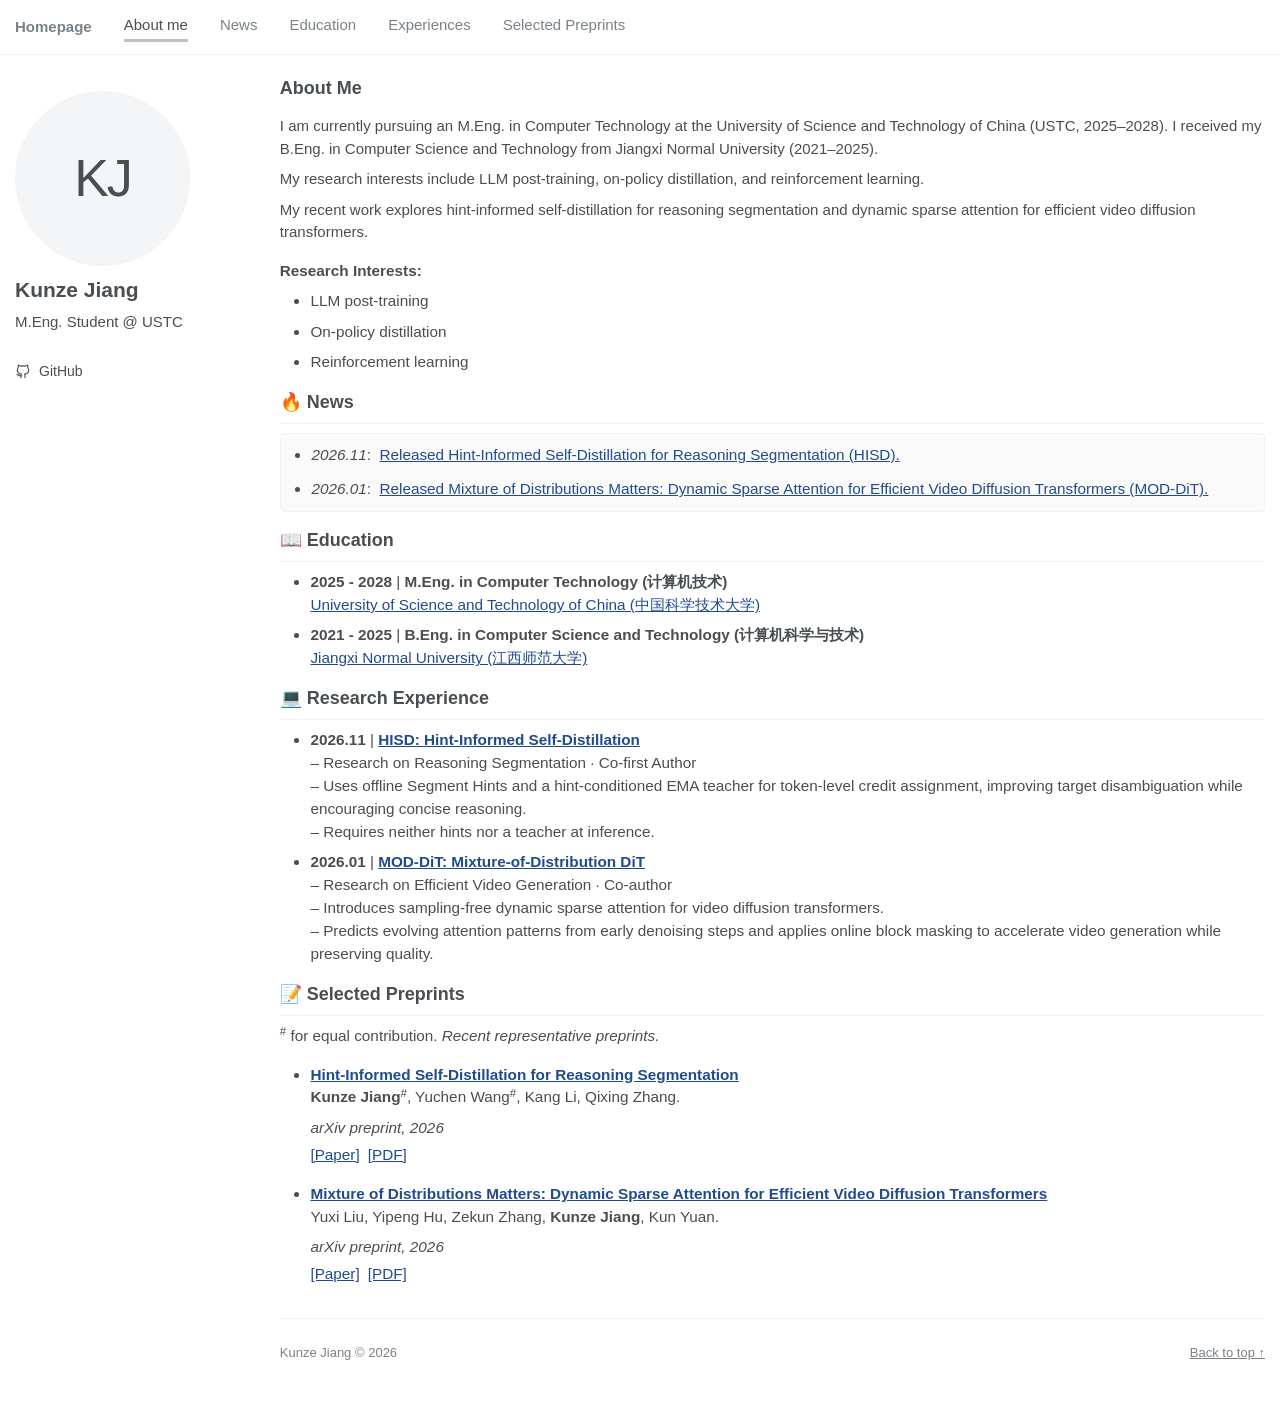
==== commit ecc6b73d: "Present education and research in the reference homepage layout" ====
--- a/index.html
+++ b/index.html
@@ -3,16 +3,16 @@
 <head>
   <meta charset="utf-8">
   <meta name="viewport" content="width=device-width, initial-scale=1">
-  <meta name="description" content="Research interests in LLM post-training, on-policy distillation, reinforcement learning, long-video understanding, and evidence-aligned data synthesis.">
+  <meta name="description" content="Kunze Jiang is a master&#x27;s student at the University of Science and Technology of China, researching multimodal reasoning, self-distillation, reinforcement learning, and efficient video generation.">
   <meta name="theme-color" content="#ffffff">
   <meta property="og:type" content="website">
-  <meta property="og:title" content="cloudsRise1 — Research">
-  <meta property="og:description" content="Research interests in LLM post-training, on-policy distillation, reinforcement learning, long-video understanding, and evidence-aligned data synthesis.">
+  <meta property="og:title" content="Kunze Jiang — Research">
+  <meta property="og:description" content="Kunze Jiang is a master&#x27;s student at the University of Science and Technology of China, researching multimodal reasoning, self-distillation, reinforcement learning, and efficient video generation.">
   <meta name="twitter:card" content="summary">
   <link rel="canonical" href="https://cloudsrise1.github.io/">
   <meta property="og:url" content="https://cloudsrise1.github.io/">
-  <script type="application/ld+json">{"@context": "https://schema.org", "@type": "Person", "name": "cloudsRise1", "url": "https://cloudsrise1.github.io/", "description": "Research interests in LLM post-training, on-policy distillation, reinforcement learning, long-video understanding, and evidence-aligned data synthesis.", "sameAs": ["https://github.com/cloudsRise1"]}</script>
-  <title>cloudsRise1 — Research</title>
+  <script type="application/ld+json">{"@context": "https://schema.org", "@type": "Person", "name": "Kunze Jiang", "url": "https://cloudsrise1.github.io/", "description": "Kunze Jiang is a master's student at the University of Science and Technology of China, researching multimodal reasoning, self-distillation, reinforcement learning, and efficient video generation.", "sameAs": ["https://github.com/cloudsRise1"]}</script>
+  <title>Kunze Jiang — Research</title>
   <link rel="stylesheet" href="./assets/style.css">
   <script src="./assets/app.js" defer></script>
 </head>
@@ -22,22 +22,22 @@
     <div class="header-inner">
       <a class="site-name" href="#about">Homepage</a>
       <nav class="navigation" aria-label="Main navigation">
-        <a href="#about" aria-current="location">About Me</a>
+        <a href="#about" aria-current="location">About me</a>
         <a href="#news">News</a>
-        <a href="#publications">Publications</a>
-        <a href="#internships">Experience</a>
         <a href="#education">Education</a>
-        <a href="#honors">Honors and Awards</a>
+        <a href="#internships">Experiences</a>
+        <a href="#publications">Selected Preprints</a>
+
       </nav>
     </div>
   </header>
   <div class="page-shell">
     <aside class="profile-sidebar" aria-label="Personal profile">
       <div class="profile">
-        <div class="portrait profile-monogram" aria-label="cloudsRise1"><span>CR</span></div>
+        <div class="portrait profile-monogram" aria-label="Kunze Jiang"><span>KJ</span></div>
         <div class="profile-content">
-          <h2 class="profile-name">cloudsRise1</h2>
-          <p class="profile-role">LLM &amp; Multimodal Research</p>
+          <h2 class="profile-name">Kunze Jiang</h2>
+          <p class="profile-role">M.Eng. Student @ USTC</p>
           <ul class="contact-links"><li><a href="https://github.com/cloudsRise1"><svg class="inline-icon" width="16" height="16" aria-hidden="true"><use href="./assets/icons.svg#github"></use></svg>GitHub</a></li></ul>
         </div>
       </div>
@@ -45,35 +45,26 @@
     <main id="about-me" class="page-content">
       <section class="about-section" id="about" aria-labelledby="about-title">
         <div class="bio">
-          <h1 id="about-title">👋 About Me</h1>
-          <p class="intro-name">Hi! I'm <strong>cloudsRise1</strong>.</p>
-          <div class="about-copy"><p>My research interests include LLM post-training, on-policy distillation, and reinforcement learning.</p><p>I am also interested in long-video understanding and evidence-aligned data synthesis.</p></div>
-          <div class="research-focus"><h2>Research focus</h2><ul><li>LLM post-training</li><li>On-policy distillation</li><li>Reinforcement learning</li></ul></div>
+          <h1 id="about-title">About Me</h1>
+          <div class="about-copy"><p>I am currently pursuing an M.Eng. in Computer Technology at the University of Science and Technology of China (USTC, 2025–2028). I received my B.Eng. in Computer Science and Technology from Jiangxi Normal University (2021–2025).</p><p>My research interests include LLM post-training, on-policy distillation, and reinforcement learning.</p><p>My recent work explores hint-informed self-distillation for reasoning segmentation and dynamic sparse attention for efficient video diffusion transformers.</p></div>
+          <div class="research-focus"><h2>Research Interests:</h2><ul><li>LLM post-training</li><li>On-policy distillation</li><li>Reinforcement learning</li></ul></div>
         </div>
       </section>
       <section class="news-section" id="news" aria-labelledby="news-title">
-        <div class="section-heading"><h2 id="news-title">🌟 News</h2></div>
-        <ul class="news-list" aria-label="Recent news"><li><time datetime="2026-11">2026.11</time>: &nbsp;<a href="https://github.com/cloudsRise1/cloudsRise1.github.io">Launched my personal research homepage.</a></li></ul>
-      </section>
-      <section class="content-section" id="publications" aria-labelledby="publications-title">
-        <div class="section-heading"><h2 id="publications-title">📝 Publications</h2></div>
-        <p class="empty-state">A selected list of papers and open-source projects will be added here.</p>
-      </section>
-      <section class="content-section" id="internships" aria-labelledby="internships-title">
-        <div class="section-heading"><h2 id="internships-title">💼 Experience</h2></div>
-        <p class="empty-state">Professional and research experience will be added here.</p>
+        <div class="section-heading"><h2 id="news-title">🔥 News</h2></div>
+        <ul class="news-list" aria-label="Recent news"><li><time datetime="2026-11">2026.11</time>: &nbsp;<a href="https://arxiv.org/abs/2611.14931">Released Hint-Informed Self-Distillation for Reasoning Segmentation (HISD).</a></li><li><time datetime="2026-01">2026.01</time>: &nbsp;<a href="https://arxiv.org/abs/2601.11641">Released Mixture of Distributions Matters: Dynamic Sparse Attention for Efficient Video Diffusion Transformers (MOD-DiT).</a></li></ul>
       </section>
       <section class="content-section" id="education" aria-labelledby="education-title">
-        <div class="section-heading"><h2 id="education-title">🎓 Education</h2></div>
-        <p class="empty-state">Education details will be added here.</p>
+        <div class="section-heading"><h2 id="education-title">📖 Education</h2></div>
+        <ul class="education-list"><li class="education-row"><div class="entry-heading"><strong>2025 - 2028</strong><span class="entry-divider" aria-hidden="true"> | </span><strong>M.Eng. in Computer Technology (计算机技术)</strong></div><div><a href="https://www.ustc.edu.cn/">University of Science and Technology of China (中国科学技术大学)</a></div></li><li class="education-row"><div class="entry-heading"><strong>2021 - 2025</strong><span class="entry-divider" aria-hidden="true"> | </span><strong>B.Eng. in Computer Science and Technology (计算机科学与技术)</strong></div><div><a href="https://www.jxnu.edu.cn/">Jiangxi Normal University (江西师范大学)</a></div></li></ul>
       </section>
-      <section class="content-section additional" id="additional" aria-label="Research interests, tools, and honors">
-        <div id="interests"><h2>🧭 Research Interests</h2><ul><li>LLM post-training and reasoning</li><li>On-policy distillation</li><li>RLHF · RLVR · GRPO</li><li>Long-video understanding</li><li>Evidence-aligned data synthesis</li></ul></div>
-        <div id="skills"><h2>🛠 Tools &amp; Frameworks</h2><p><span class="subtle">Selected tools and frameworks will be added here.</span></p>
-          <p class="subtle">From research ideas to reproducible systems.</p></div>
-        <div class="honors" id="honors"><h2 id="honors-title">🏆 Honors and Awards</h2><p class="empty-state">Selected honors will be added here.</p></div>
+      <section class="content-section" id="internships" aria-labelledby="internships-title"><div class="section-heading"><h2 id="internships-title">💻 Research Experience</h2></div><ul class="experience-list"><li class="research-entry"><div class="entry-heading"><strong>2026.11</strong><span class="entry-divider" aria-hidden="true"> | </span><strong><a href="https://arxiv.org/abs/2611.14931">HISD: Hint-Informed Self-Distillation</a></strong></div><div class="internship-role">– Research on Reasoning Segmentation · Co-first Author</div><p>Uses offline Segment Hints and a hint-conditioned EMA teacher for token-level credit assignment, improving target disambiguation while encouraging concise reasoning.</p><p>Requires neither hints nor a teacher at inference.</p></li><li class="research-entry"><div class="entry-heading"><strong>2026.01</strong><span class="entry-divider" aria-hidden="true"> | </span><strong><a href="https://arxiv.org/abs/2601.11641">MOD-DiT: Mixture-of-Distribution DiT</a></strong></div><div class="internship-role">– Research on Efficient Video Generation · Co-author</div><p>Introduces sampling-free dynamic sparse attention for video diffusion transformers.</p><p>Predicts evolving attention patterns from early denoising steps and applies online block masking to accelerate video generation while preserving quality.</p></li></ul></section>
+      <section class="content-section" id="publications" aria-labelledby="publications-title">
+        <div class="section-heading"><h2 id="publications-title">📝 Selected Preprints</h2></div>
+        <p class="publication-note"><sup>#</sup> for equal contribution. <em>Recent representative preprints.</em></p><ul class="pub-list"><li class="pub-item"><div class="pub-body"><h3 class="pub-title"><a href="https://arxiv.org/abs/2611.14931">Hint-Informed Self-Distillation for Reasoning Segmentation</a></h3><div class="pub-authors"><strong>Kunze Jiang</strong><sup aria-label="equal contribution">#</sup>, Yuchen Wang<sup aria-label="equal contribution">#</sup>, Kang Li, Qixing Zhang.</div><div class="pub-meta"><span class="pub-badge">arXiv preprint, 2026</span><a href="https://arxiv.org/abs/2611.14931">[Paper]</a><a href="https://arxiv.org/pdf/2611.14931">[PDF]</a></div></div></li><li class="pub-item"><div class="pub-body"><h3 class="pub-title"><a href="https://arxiv.org/abs/2601.11641">Mixture of Distributions Matters: Dynamic Sparse Attention for Efficient Video Diffusion Transformers</a></h3><div class="pub-authors">Yuxi Liu, Yipeng Hu, Zekun Zhang, <strong>Kunze Jiang</strong>, Kun Yuan.</div><div class="pub-meta"><span class="pub-badge">arXiv preprint, 2026</span><a href="https://arxiv.org/abs/2601.11641">[Paper]</a><a href="https://arxiv.org/pdf/2601.11641">[PDF]</a></div></div></li></ul>
       </section>
-      <footer><span class="personal-name">cloudsRise1 <span class="subtle">© <span data-current-year>2026</span></span></span>
+
+      <footer><span class="personal-name">Kunze Jiang <span class="subtle">© <span data-current-year>2026</span></span></span>
         <a href="#about">Back to top ↑</a></footer>
     </main>
   </div>
--- a/assets/style.css
+++ b/assets/style.css
@@ -3,13 +3,15 @@
   --paper: #ffffff;
   --ink: #494e52;
   --muted: #7a8288;
-  --link: #52adc8;
-  --link-hover: #2f7f96;
+  --link: #224b8d;
+  --link-hover: #142d55;
   --line: #f2f3f3;
+  --nav-active: #bdc1c4;
+  --news-background: #fafafa;
   --avatar-fill: #f4f5f6;
   --selection: #dceef3;
   --backdrop: rgb(0 0 0 / 65%);
-  --sans: "Trebuchet MS", Helvetica, Arial, sans-serif;
+  --sans: "Trebuchet MS", Helvetica, sans-serif;
   --serif: Georgia, "Times New Roman", serif;
   --space-xs: 4px;
   --space-sm: 8px;
@@ -18,15 +20,21 @@
   --space-xl: 32px;
   --space-2xl: 48px;
   --layout-width: 1280px;
-  --sidebar-width: 195px;
-  --column-gap: 22px;
-  --content-inset: 53px;
+  --sidebar-width: 190.67px;
+  --column-gap: 21.2px;
+  --content-inset: 52.96px;
   --avatar-size: 175px;
-  --header-height: 54px;
+  --header-height: 53.5px;
   --scroll-offset: 90px;
   --radius: 4px;
   --focus-width: 2px;
   --motion: 160ms;
+  --page-inset: 15px;
+  --heading-size: 18px;
+  --entry-size: 15.3px;
+  --entry-space: 7.65px;
+  --section-space: 18px;
+  --list-inset: 30.6px;
 }
 
 * { box-sizing: border-box; }
@@ -44,8 +52,9 @@
 h1, h2, h3, p { margin: 0; }
 button { color: inherit; font: inherit; }
 img { max-width: 100%; }
-a { color: var(--link); text-decoration: none; }
+a { color: var(--link); text-decoration: underline; }
 a:hover { color: var(--link-hover); text-decoration: underline; }
+sup { position: relative; top: -0.5em; font-size: 75%; line-height: 0; vertical-align: baseline; }
 :focus-visible {
   outline: var(--focus-width) solid var(--link-hover);
   outline-offset: var(--space-xs);
@@ -76,7 +85,7 @@
   gap: var(--space-xl);
   min-height: var(--header-height);
   max-width: var(--layout-width);
-  padding: var(--space-sm) var(--space-md);
+  padding: var(--entry-space) var(--page-inset);
   margin: 0 auto;
 }
 .site-name {
@@ -84,6 +93,7 @@
   color: var(--muted);
   font-size: 15px;
   font-weight: 700;
+  text-decoration: none;
 }
 .site-name:hover { color: var(--ink); text-decoration: none; }
 .navigation {
@@ -98,17 +108,18 @@
   flex-shrink: 0;
   display: inline-flex;
   align-items: center;
-  min-height: 44px;
+  min-height: 30px;
   border-bottom: 3px solid transparent;
   color: var(--muted);
   font-size: 15px;
   white-space: nowrap;
+  text-decoration: none;
   transition: border-color var(--motion);
 }
 .navigation a:hover,
 .navigation a[aria-current="location"] {
   color: var(--ink);
-  border-bottom-color: #bdc1c4;
+  border-bottom-color: var(--nav-active);
   text-decoration: none;
 }
 
@@ -118,7 +129,7 @@
   align-items: start;
   gap: var(--column-gap);
   max-width: var(--layout-width);
-  padding: var(--space-md) var(--space-md) var(--space-2xl);
+  padding: var(--page-inset) var(--page-inset) var(--space-2xl);
   margin: 0 auto;
 }
 .profile-sidebar {
@@ -170,58 +181,62 @@
   gap: var(--space-sm);
   min-height: 28px;
   color: var(--ink);
+  text-decoration: none;
 }
 .inline-icon { flex-shrink: 0; }
 
 .page-content { min-width: 0; padding-left: var(--content-inset); }
-.about-section { padding-top: var(--space-md); }
-.page-content > section + section { margin-top: var(--space-xl); }
+.about-section { padding-top: var(--space-sm); }
+.page-content > section + section { margin-top: var(--section-space); }
 .bio h1, .section-heading h2, .additional h2 {
-  padding-bottom: var(--space-sm);
-  margin-bottom: var(--space-md);
+  padding-bottom: 9px;
+  margin-bottom: 9px;
   border-bottom: 1px solid var(--line);
   color: var(--ink);
-  font-size: 21px;
+  font-size: var(--heading-size);
   font-weight: 700;
-  line-height: 1.25;
-}
+  line-height: 1.2;
+}
+.bio h1 { padding-bottom: 0; border-bottom: 0; margin-bottom: var(--space-md); }
 .intro-name { margin-bottom: var(--space-sm); }
 .about-copy p + p { margin-top: var(--space-sm); }
 .research-focus { margin-top: var(--space-md); }
-.research-focus h2 { font-size: 16px; font-weight: 700; }
+.research-focus h2 { font-size: var(--entry-size); font-weight: 700; }
 .research-focus ul {
-  display: flex;
-  flex-wrap: wrap;
-  gap: var(--space-xs) var(--space-md);
-  margin: var(--space-xs) 0 0;
-  padding-left: 20px;
-}
-.research-focus li { margin-right: var(--space-md); }
+  margin: var(--entry-space) 0 0;
+  padding-left: var(--list-inset);
+  font-size: var(--entry-size);
+}
+.research-focus li { margin-bottom: var(--entry-space); }
 .empty-state {
   color: var(--muted);
   font-size: 15px;
   font-style: italic;
 }
 .news-list {
-  max-height: 300px;
+  max-height: 280px;
   overflow-y: auto;
   margin: 0;
-  padding-left: 20px;
-  padding-right: var(--space-md);
-  font-size: 13.5px;
+  padding: var(--space-sm) var(--space-md) var(--space-sm) var(--list-inset);
+  border: 1px solid var(--line);
+  border-radius: var(--radius);
+  background: var(--news-background);
+  font-size: var(--entry-size);
   line-height: 1.5;
   scrollbar-width: thin;
 }
-.news-list li { padding: 2px 0; }
+.news-list li { padding: 2px 0; margin-bottom: var(--entry-space); }
+.news-list li:last-child { margin-bottom: 0; }
 .news-list time, .news-date { font-style: italic; white-space: nowrap; }
 .pub-list {
   display: grid;
-  gap: var(--space-lg);
+  gap: var(--space-md);
   margin: 0;
-  padding-left: 20px;
-}
-.pub-title { font-size: 16px; line-height: 1.5; font-weight: 400; }
-.pub-authors { font-size: 15px; line-height: 1.5; }
+  padding-left: var(--list-inset);
+}
+.publication-note { margin-bottom: var(--space-md); font-size: var(--entry-size); }
+.pub-title { font-size: var(--entry-size); line-height: 1.5; font-weight: 700; }
+.pub-authors { font-size: var(--entry-size); line-height: 1.5; }
 .pub-role { font-size: 13px; color: var(--muted); }
 .pub-role::before { content: " · "; }
 .pub-affiliation { color: var(--muted); font-size: 14px; }
@@ -230,9 +245,10 @@
   flex-wrap: wrap;
   align-items: baseline;
   gap: var(--space-xs) var(--space-sm);
-  font-size: 15px;
-}
-.pub-badge { font-style: italic; }
+  font-size: var(--entry-size);
+  margin-top: var(--entry-space);
+}
+.pub-badge { font-style: italic; flex-basis: 100%; }
 .pub-dot { color: var(--muted); font-size: 13px; }
 .pub-body > p { margin-top: var(--space-sm); font-size: 15px; }
 .pub-teaser {
@@ -265,9 +281,21 @@
 .internship-role { font-size: 14px; }
 .internship-time, .education-date { color: var(--muted); font-size: 13px; }
 .internship-body p { margin-top: var(--space-sm); font-size: 15px; }
-.education-row { display: grid; grid-template-columns: 160px minmax(0, 1fr); gap: var(--space-lg); }
-.education-row + .education-row { margin-top: var(--space-lg); }
-.education-row p { font-size: 15px; }
+.education-list, .experience-list {
+  margin: 0;
+  padding-left: var(--list-inset);
+  font-size: var(--entry-size);
+  line-height: 1.5;
+}
+.education-row, .research-entry { margin-bottom: var(--entry-space); }
+.education-row:last-child, .research-entry:last-child { margin-bottom: 0; }
+.entry-heading { display: inline; }
+.entry-divider { white-space: pre; }
+.internship-role { font-size: inherit; }
+.research-entry p { margin: 0; }
+.research-entry p::before { content: "– "; }
+.experience-list { overflow-wrap: anywhere; }
+.education-row p { font-size: inherit; }
 .education-row .subtle { font-size: 14px; margin-top: var(--space-xs); }
 .additional > div + div { margin-top: var(--space-xl); }
 .additional ul { margin: 0; padding-left: 20px; }
@@ -318,9 +346,9 @@
   .profile-monogram { font-size: 28px; letter-spacing: -1px; }
   .profile-name { margin-top: 0; }
   .contact-links { display: flex; flex-wrap: wrap; column-gap: var(--space-md); margin-top: var(--space-sm); }
-  .bio h1, .section-heading h2, .additional h2 { font-size: 21px; }
+  .bio h1, .section-heading h2, .additional h2 { font-size: var(--heading-size); }
   .internship-head { display: block; }
-  .education-row { grid-template-columns: minmax(0, 1fr); gap: var(--space-xs); }
+  .education-row { display: list-item; }
 }
 @media (max-width: 360px) {
   .profile { gap: var(--space-md); }
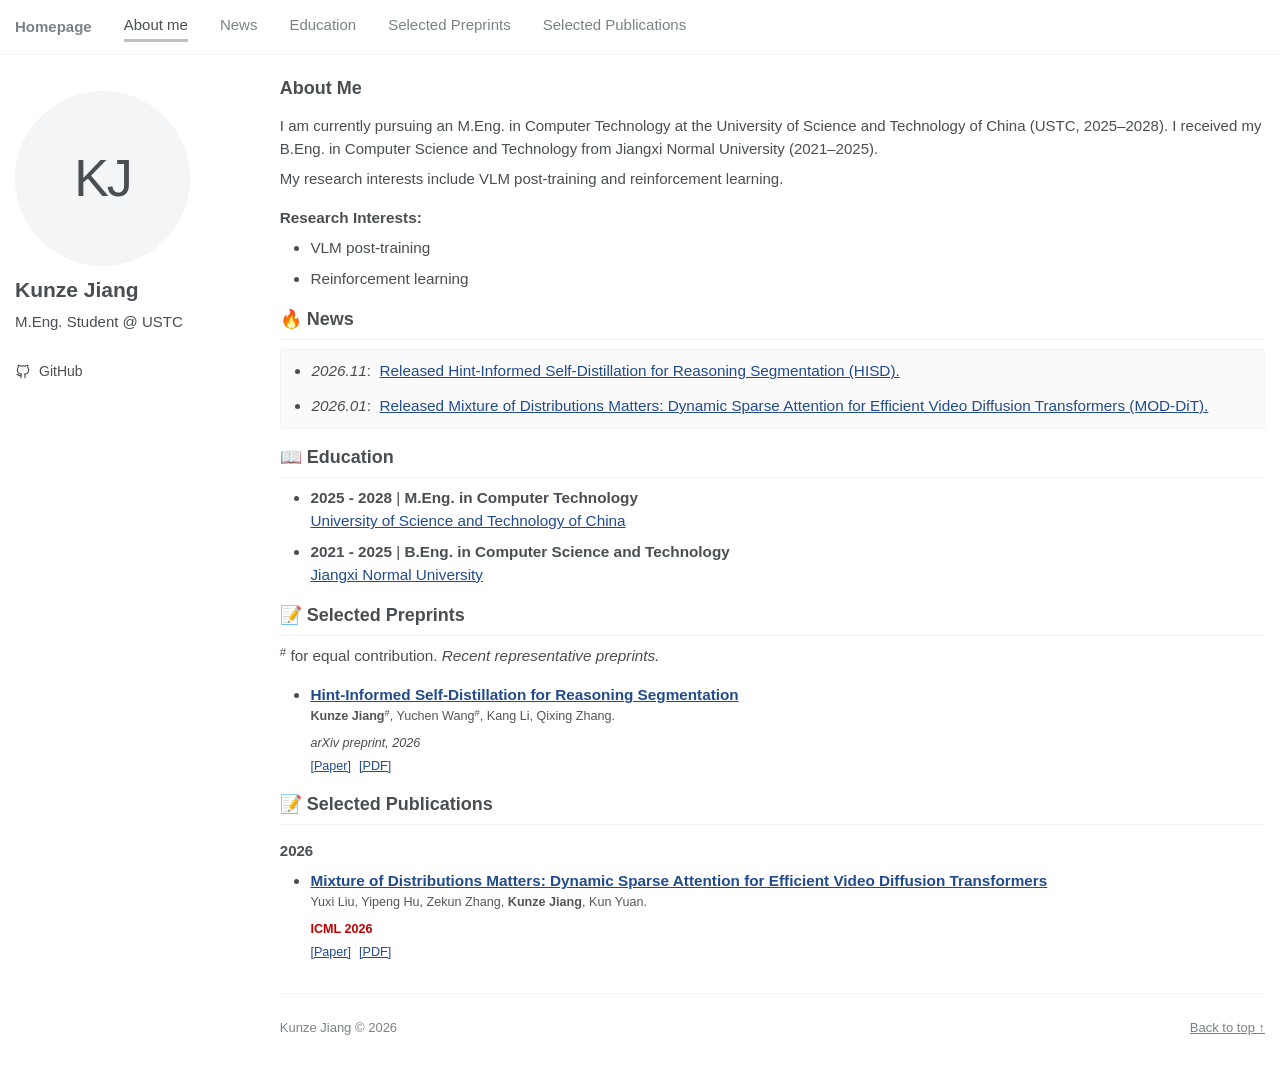
==== commit 43c79997: "Align academic sections and publication styling with the reference" ====
--- a/index.html
+++ b/index.html
@@ -3,15 +3,15 @@
 <head>
   <meta charset="utf-8">
   <meta name="viewport" content="width=device-width, initial-scale=1">
-  <meta name="description" content="Kunze Jiang is a master&#x27;s student at the University of Science and Technology of China, researching multimodal reasoning, self-distillation, reinforcement learning, and efficient video generation.">
+  <meta name="description" content="Kunze Jiang is a master&#x27;s student at the University of Science and Technology of China, researching VLM post-training and reinforcement learning.">
   <meta name="theme-color" content="#ffffff">
   <meta property="og:type" content="website">
   <meta property="og:title" content="Kunze Jiang — Research">
-  <meta property="og:description" content="Kunze Jiang is a master&#x27;s student at the University of Science and Technology of China, researching multimodal reasoning, self-distillation, reinforcement learning, and efficient video generation.">
+  <meta property="og:description" content="Kunze Jiang is a master&#x27;s student at the University of Science and Technology of China, researching VLM post-training and reinforcement learning.">
   <meta name="twitter:card" content="summary">
   <link rel="canonical" href="https://cloudsrise1.github.io/">
   <meta property="og:url" content="https://cloudsrise1.github.io/">
-  <script type="application/ld+json">{"@context": "https://schema.org", "@type": "Person", "name": "Kunze Jiang", "url": "https://cloudsrise1.github.io/", "description": "Kunze Jiang is a master's student at the University of Science and Technology of China, researching multimodal reasoning, self-distillation, reinforcement learning, and efficient video generation.", "sameAs": ["https://github.com/cloudsRise1"]}</script>
+  <script type="application/ld+json">{"@context": "https://schema.org", "@type": "Person", "name": "Kunze Jiang", "url": "https://cloudsrise1.github.io/", "description": "Kunze Jiang is a master's student at the University of Science and Technology of China, researching VLM post-training and reinforcement learning.", "sameAs": ["https://github.com/cloudsRise1"]}</script>
   <title>Kunze Jiang — Research</title>
   <link rel="stylesheet" href="./assets/style.css">
   <script src="./assets/app.js" defer></script>
@@ -25,8 +25,8 @@
         <a href="#about" aria-current="location">About me</a>
         <a href="#news">News</a>
         <a href="#education">Education</a>
-        <a href="#internships">Experiences</a>
-        <a href="#publications">Selected Preprints</a>
+        <a href="#preprints">Selected Preprints</a>
+        <a href="#publications">Selected Publications</a>
 
       </nav>
     </div>
@@ -46,8 +46,8 @@
       <section class="about-section" id="about" aria-labelledby="about-title">
         <div class="bio">
           <h1 id="about-title">About Me</h1>
-          <div class="about-copy"><p>I am currently pursuing an M.Eng. in Computer Technology at the University of Science and Technology of China (USTC, 2025–2028). I received my B.Eng. in Computer Science and Technology from Jiangxi Normal University (2021–2025).</p><p>My research interests include LLM post-training, on-policy distillation, and reinforcement learning.</p><p>My recent work explores hint-informed self-distillation for reasoning segmentation and dynamic sparse attention for efficient video diffusion transformers.</p></div>
-          <div class="research-focus"><h2>Research Interests:</h2><ul><li>LLM post-training</li><li>On-policy distillation</li><li>Reinforcement learning</li></ul></div>
+          <div class="about-copy"><p>I am currently pursuing an M.Eng. in Computer Technology at the University of Science and Technology of China (USTC, 2025–2028). I received my B.Eng. in Computer Science and Technology from Jiangxi Normal University (2021–2025).</p><p>My research interests include VLM post-training and reinforcement learning.</p></div>
+          <div class="research-focus"><h2>Research Interests:</h2><ul><li>VLM post-training</li><li>Reinforcement learning</li></ul></div>
         </div>
       </section>
       <section class="news-section" id="news" aria-labelledby="news-title">
@@ -56,12 +56,15 @@
       </section>
       <section class="content-section" id="education" aria-labelledby="education-title">
         <div class="section-heading"><h2 id="education-title">📖 Education</h2></div>
-        <ul class="education-list"><li class="education-row"><div class="entry-heading"><strong>2025 - 2028</strong><span class="entry-divider" aria-hidden="true"> | </span><strong>M.Eng. in Computer Technology (计算机技术)</strong></div><div><a href="https://www.ustc.edu.cn/">University of Science and Technology of China (中国科学技术大学)</a></div></li><li class="education-row"><div class="entry-heading"><strong>2021 - 2025</strong><span class="entry-divider" aria-hidden="true"> | </span><strong>B.Eng. in Computer Science and Technology (计算机科学与技术)</strong></div><div><a href="https://www.jxnu.edu.cn/">Jiangxi Normal University (江西师范大学)</a></div></li></ul>
+        <ul class="education-list"><li class="education-row"><div class="entry-heading"><strong>2025 - 2028</strong><span class="entry-divider" aria-hidden="true"> | </span><strong>M.Eng. in Computer Technology</strong></div><div><a href="https://www.ustc.edu.cn/">University of Science and Technology of China</a></div></li><li class="education-row"><div class="entry-heading"><strong>2021 - 2025</strong><span class="entry-divider" aria-hidden="true"> | </span><strong>B.Eng. in Computer Science and Technology</strong></div><div><a href="https://www.jxnu.edu.cn/">Jiangxi Normal University</a></div></li></ul>
       </section>
-      <section class="content-section" id="internships" aria-labelledby="internships-title"><div class="section-heading"><h2 id="internships-title">💻 Research Experience</h2></div><ul class="experience-list"><li class="research-entry"><div class="entry-heading"><strong>2026.11</strong><span class="entry-divider" aria-hidden="true"> | </span><strong><a href="https://arxiv.org/abs/2611.14931">HISD: Hint-Informed Self-Distillation</a></strong></div><div class="internship-role">– Research on Reasoning Segmentation · Co-first Author</div><p>Uses offline Segment Hints and a hint-conditioned EMA teacher for token-level credit assignment, improving target disambiguation while encouraging concise reasoning.</p><p>Requires neither hints nor a teacher at inference.</p></li><li class="research-entry"><div class="entry-heading"><strong>2026.01</strong><span class="entry-divider" aria-hidden="true"> | </span><strong><a href="https://arxiv.org/abs/2601.11641">MOD-DiT: Mixture-of-Distribution DiT</a></strong></div><div class="internship-role">– Research on Efficient Video Generation · Co-author</div><p>Introduces sampling-free dynamic sparse attention for video diffusion transformers.</p><p>Predicts evolving attention patterns from early denoising steps and applies online block masking to accelerate video generation while preserving quality.</p></li></ul></section>
+      <section class="content-section" id="preprints" aria-labelledby="preprints-title">
+        <div class="section-heading"><h2 id="preprints-title">📝 Selected Preprints</h2></div>
+        <p class="publication-note"><sup>#</sup> for equal contribution. <em>Recent representative preprints.</em></p><ul class="pub-list"><li class="pub-item"><div class="pub-body"><h3 class="pub-title"><strong><a href="https://arxiv.org/abs/2611.14931">Hint-Informed Self-Distillation for Reasoning Segmentation</a></strong></h3><div class="pub-authors"><strong>Kunze Jiang</strong><sup aria-label="equal contribution">#</sup>, Yuchen Wang<sup aria-label="equal contribution">#</sup>, Kang Li, Qixing Zhang.</div><div class="pub-meta"><span class="pub-badge">arXiv preprint, 2026</span><a href="https://arxiv.org/abs/2611.14931">[Paper]</a><a href="https://arxiv.org/pdf/2611.14931">[PDF]</a></div></div></li></ul>
+      </section>
       <section class="content-section" id="publications" aria-labelledby="publications-title">
-        <div class="section-heading"><h2 id="publications-title">📝 Selected Preprints</h2></div>
-        <p class="publication-note"><sup>#</sup> for equal contribution. <em>Recent representative preprints.</em></p><ul class="pub-list"><li class="pub-item"><div class="pub-body"><h3 class="pub-title"><a href="https://arxiv.org/abs/2611.14931">Hint-Informed Self-Distillation for Reasoning Segmentation</a></h3><div class="pub-authors"><strong>Kunze Jiang</strong><sup aria-label="equal contribution">#</sup>, Yuchen Wang<sup aria-label="equal contribution">#</sup>, Kang Li, Qixing Zhang.</div><div class="pub-meta"><span class="pub-badge">arXiv preprint, 2026</span><a href="https://arxiv.org/abs/2611.14931">[Paper]</a><a href="https://arxiv.org/pdf/2611.14931">[PDF]</a></div></div></li><li class="pub-item"><div class="pub-body"><h3 class="pub-title"><a href="https://arxiv.org/abs/2601.11641">Mixture of Distributions Matters: Dynamic Sparse Attention for Efficient Video Diffusion Transformers</a></h3><div class="pub-authors">Yuxi Liu, Yipeng Hu, Zekun Zhang, <strong>Kunze Jiang</strong>, Kun Yuan.</div><div class="pub-meta"><span class="pub-badge">arXiv preprint, 2026</span><a href="https://arxiv.org/abs/2601.11641">[Paper]</a><a href="https://arxiv.org/pdf/2601.11641">[PDF]</a></div></div></li></ul>
+        <div class="section-heading"><h2 id="publications-title">📝 Selected Publications</h2></div>
+        <h3 class="publication-year">2026</h3><ul class="pub-list"><li class="pub-item"><div class="pub-body"><h3 class="pub-title"><strong><a href="https://arxiv.org/abs/2601.11641">Mixture of Distributions Matters: Dynamic Sparse Attention for Efficient Video Diffusion Transformers</a></strong></h3><div class="pub-authors">Yuxi Liu, Yipeng Hu, Zekun Zhang, <strong>Kunze Jiang</strong>, Kun Yuan.</div><div class="pub-meta"><span class="pub-badge pub-venue-highlight">ICML 2026</span><a href="https://arxiv.org/abs/2601.11641">[Paper]</a><a href="https://arxiv.org/pdf/2601.11641">[PDF]</a></div></div></li></ul>
       </section>
 
       <footer><span class="personal-name">Kunze Jiang <span class="subtle">© <span data-current-year>2026</span></span></span>
--- a/assets/style.css
+++ b/assets/style.css
@@ -5,6 +5,9 @@
   --muted: #7a8288;
   --link: #224b8d;
   --link-hover: #142d55;
+  --venue-red: #c00000;
+  --author-color: #555555;
+  --citation-size: 12.6px;
   --line: #f2f3f3;
   --nav-active: #bdc1c4;
   --news-background: #fafafa;
@@ -33,6 +36,8 @@
   --heading-size: 18px;
   --entry-size: 15.3px;
   --entry-space: 7.65px;
+  --publication-year-size: 15px;
+  --publication-year-space: 7.5px;
   --section-space: 18px;
   --list-inset: 30.6px;
 }
@@ -235,8 +240,14 @@
   padding-left: var(--list-inset);
 }
 .publication-note { margin-bottom: var(--space-md); font-size: var(--entry-size); }
+.publication-year {
+  margin: calc(var(--publication-year-space) * 2) 0 var(--publication-year-space);
+  font-size: var(--publication-year-size);
+  font-weight: 700;
+}
 .pub-title { font-size: var(--entry-size); line-height: 1.5; font-weight: 700; }
-.pub-authors { font-size: var(--entry-size); line-height: 1.5; }
+.pub-title a, a.pub-title { font-weight: 700; text-decoration: underline; }
+.pub-authors { color: var(--author-color); font-size: var(--citation-size); line-height: 1.5; }
 .pub-role { font-size: 13px; color: var(--muted); }
 .pub-role::before { content: " · "; }
 .pub-affiliation { color: var(--muted); font-size: 14px; }
@@ -245,10 +256,11 @@
   flex-wrap: wrap;
   align-items: baseline;
   gap: var(--space-xs) var(--space-sm);
-  font-size: var(--entry-size);
+  font-size: var(--citation-size);
   margin-top: var(--entry-space);
 }
 .pub-badge { font-style: italic; flex-basis: 100%; }
+.pub-venue-highlight { color: var(--venue-red); font-weight: 700; font-style: normal; }
 .pub-dot { color: var(--muted); font-size: 13px; }
 .pub-body > p { margin-top: var(--space-sm); font-size: 15px; }
 .pub-teaser {
